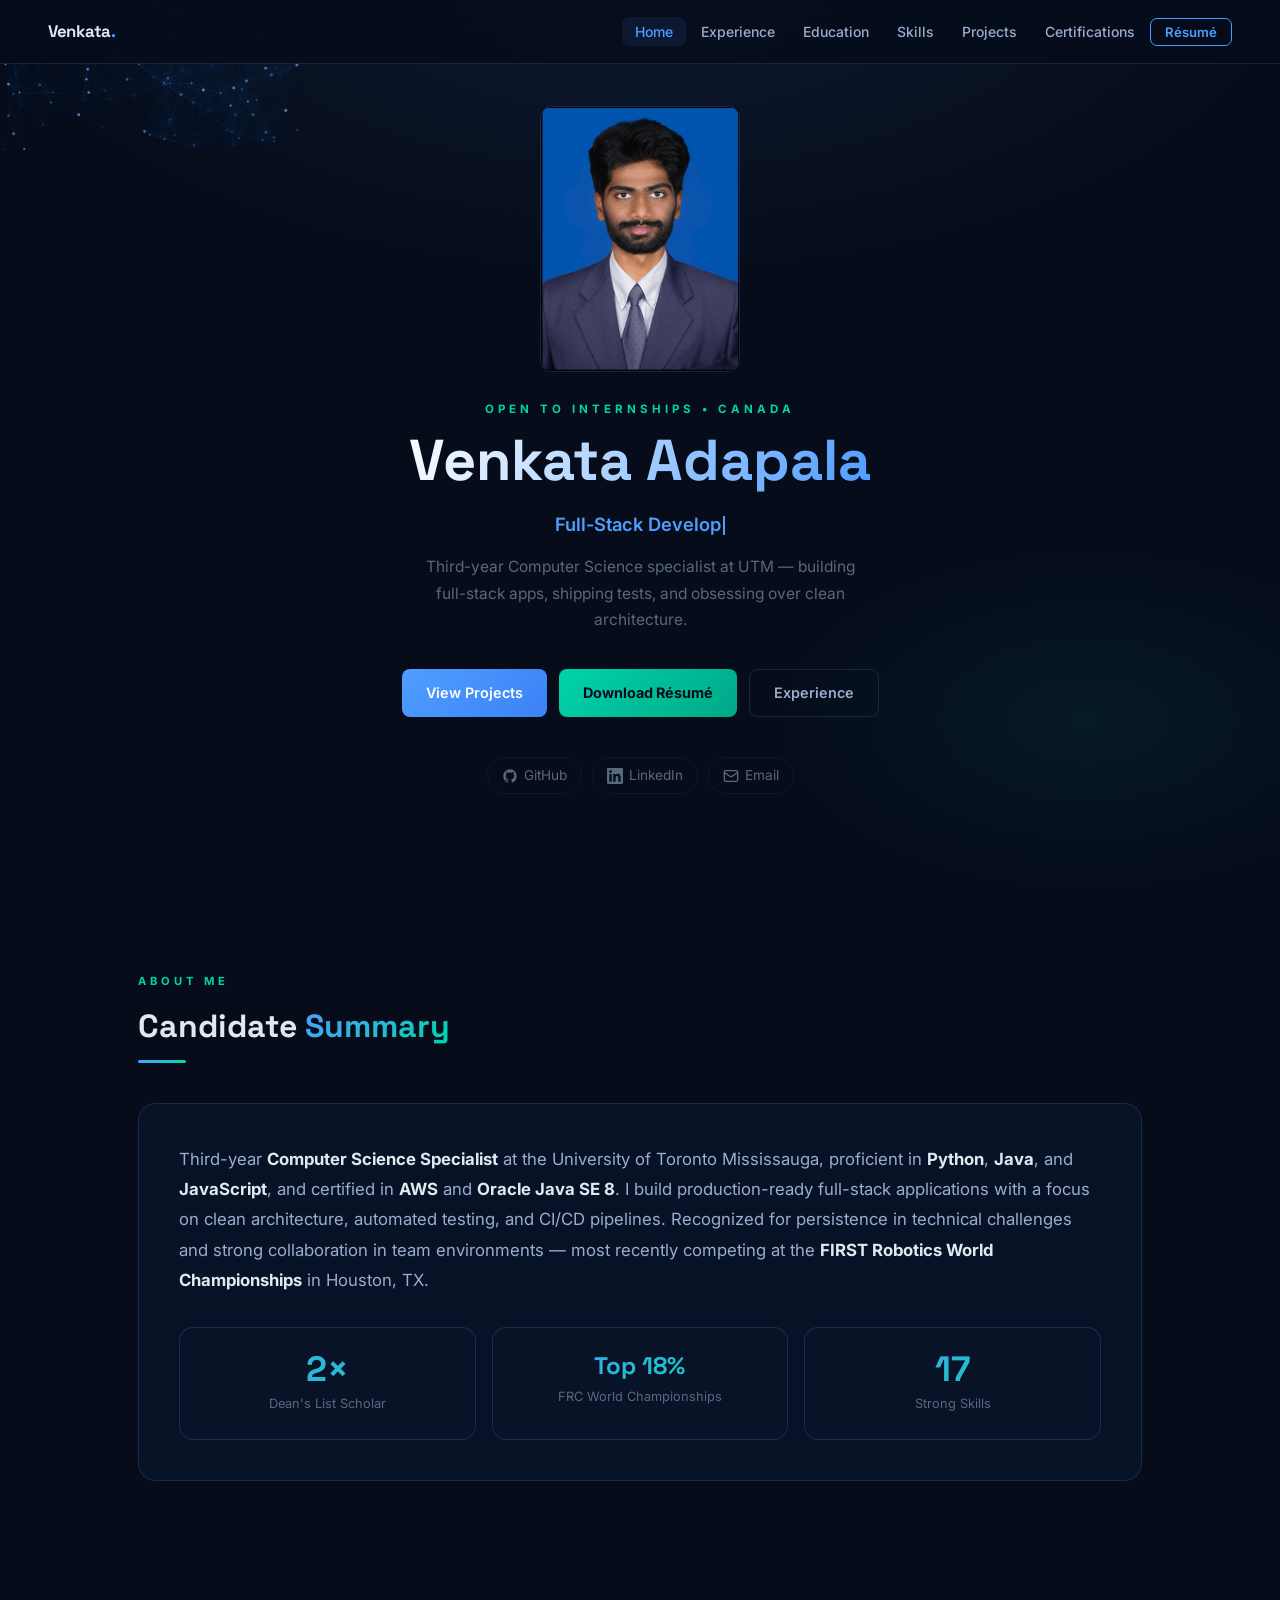
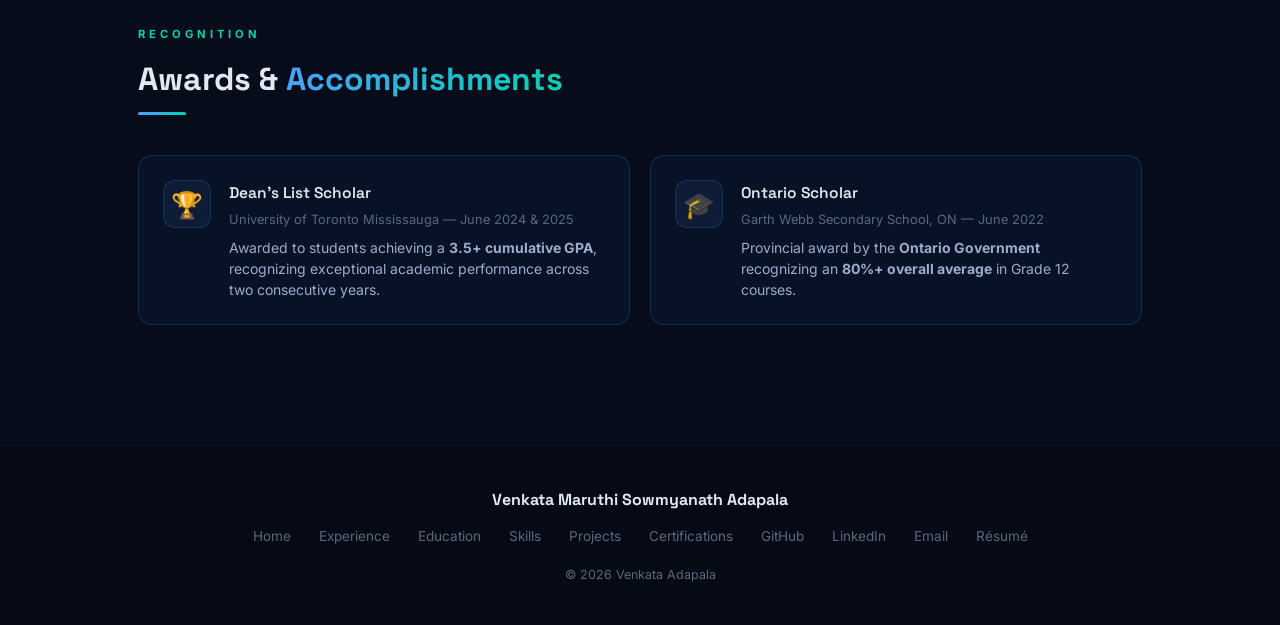
==== index.html @ 944f1731 "Redesign portfolio as multi-page dark-theme site - style.css: Complete rewrite to a dark glassmorphi" ====
<!doctype html>
<html lang="en">
  <head>
    <meta charset="utf-8" />
    <meta name="viewport" content="width=device-width, initial-scale=1" />
    <title>Venkata Adapala | Portfolio</title>
    <link rel="stylesheet" href="style.css" />
  </head>
  <body>

    <!-- ── NAVBAR ── -->
    <nav class="navbar">
      <a class="nav-logo" href="index.html">Venkata<em>.</em></a>
      <ul class="nav-links" id="navLinks">
        <li><a href="index.html" class="active">Home</a></li>
        <li><a href="experience.html">Experience</a></li>
        <li><a href="education.html">Education</a></li>
        <li><a href="skills.html">Skills</a></li>
        <li><a href="projects.html">Projects</a></li>
        <li><a href="certifications.html">Certifications</a></li>
        <li><a href="assets/Resume.pdf" class="nav-resume" target="_blank" rel="noopener">R&eacute;sum&eacute;</a></li>
      </ul>
      <button class="hamburger" id="hamburger" aria-label="Toggle navigation">
        <span></span><span></span><span></span>
      </button>
    </nav>

    <!-- ── HERO ── -->
    <section class="hero">
      <canvas id="star-canvas"></canvas>
      <div class="hero-bg"></div>

      <div class="hero-content">
        <img
          src="assets/images/Headshot.jpg"
          alt="Venkata Adapala"
          class="hero-photo"
        />

        <p class="hero-eyebrow">Open to Internships &bull; Canada</p>

        <h1 class="hero-name">Venkata Adapala</h1>

        <p class="hero-tagline">
          <span class="typed-text" id="typed"></span><span class="cursor"></span>
        </p>

        <p class="hero-desc">
          Third-year Computer Science specialist at UTM &mdash; building
          full-stack apps, shipping tests, and obsessing over clean architecture.
        </p>

        <div class="hero-actions">
          <a href="projects.html" class="btn btn-primary">View Projects</a>
          <a href="assets/Resume.pdf" target="_blank" rel="noopener" class="btn btn-teal">Download R&eacute;sum&eacute;</a>
          <a href="experience.html" class="btn btn-ghost">Experience</a>
        </div>

        <div class="hero-socials">
          <a href="https://github.com/AvianSilk" target="_blank" rel="noopener" class="social-pill">
            <svg width="16" height="16" viewBox="0 0 24 24" fill="currentColor" aria-hidden="true"><path d="M12 2C6.48 2 2 6.58 2 12.21c0 4.5 2.87 8.32 6.84 9.67.5.09.68-.22.68-.49 0-.24-.01-.87-.01-1.71-2.78.62-3.37-1.37-3.37-1.37-.45-1.17-1.1-1.48-1.1-1.48-.9-.63.07-.62.07-.62 1 .07 1.52 1.05 1.52 1.05.88 1.54 2.31 1.1 2.87.84.09-.65.35-1.1.63-1.35-2.22-.26-4.56-1.14-4.56-5.06 0-1.12.39-2.03 1.03-2.75-.1-.26-.45-1.3.1-2.71 0 0 .84-.27 2.75 1.05A9.38 9.38 0 0 1 12 6.84a9.3 9.3 0 0 1 2.5.34c1.91-1.32 2.75-1.05 2.75-1.05.55 1.41.2 2.45.1 2.71.64.72 1.03 1.63 1.03 2.75 0 3.93-2.34 4.8-4.57 5.05.36.32.68.94.68 1.9 0 1.37-.01 2.47-.01 2.81 0 .27.18.59.69.49A10.22 10.22 0 0 0 22 12.21C22 6.58 17.52 2 12 2z"/></svg>
            GitHub
          </a>
          <a href="https://www.linkedin.com/in/venkata-adapala/" target="_blank" rel="noopener" class="social-pill">
            <svg width="16" height="16" viewBox="0 0 24 24" fill="currentColor" aria-hidden="true"><path d="M20.45 20.45h-3.55v-5.57c0-1.33-.03-3.04-1.85-3.04-1.86 0-2.14 1.45-2.14 2.95v5.66H9.36V9h3.41v1.56h.05c.47-.9 1.63-1.85 3.36-1.85 3.59 0 4.26 2.36 4.26 5.43v6.31zM5.34 7.43a2.06 2.06 0 1 1 0-4.12 2.06 2.06 0 0 1 0 4.12zm1.78 13.02H3.56V9h3.56v11.45zM22.23 0H1.77C.79 0 0 .77 0 1.72v20.56C0 23.23.79 24 1.77 24h20.46c.98 0 1.77-.77 1.77-1.72V1.72C24 .77 23.21 0 22.23 0z"/></svg>
            LinkedIn
          </a>
          <a href="mailto:avmsowmyanath8@gmail.com" class="social-pill">
            <svg width="16" height="16" viewBox="0 0 24 24" fill="none" stroke="currentColor" stroke-width="2" stroke-linecap="round" stroke-linejoin="round" aria-hidden="true"><rect x="2" y="4" width="20" height="16" rx="2"/><path d="m22 7-8.97 5.7a1.94 1.94 0 0 1-2.06 0L2 7"/></svg>
            Email
          </a>
        </div>
      </div>
    </section>

    <!-- ── SUMMARY ── -->
    <section class="section reveal">
      <p class="section-eyebrow">About Me</p>
      <h2 class="section-title">Candidate <em>Summary</em></h2>
      <div class="section-rule"></div>

      <div class="summary-card glass-card">
        <p>
          Third-year <strong>Computer Science Specialist</strong> at the University of Toronto
          Mississauga, proficient in <strong>Python</strong>, <strong>Java</strong>, and
          <strong>JavaScript</strong>, and certified in <strong>AWS</strong> and
          <strong>Oracle Java SE 8</strong>. I build production-ready full-stack applications
          with a focus on clean architecture, automated testing, and CI/CD pipelines.
          Recognized for persistence in technical challenges and strong collaboration in
          team environments &mdash; most recently competing at the
          <strong>FIRST Robotics World Championships</strong> in Houston, TX.
        </p>

        <div class="stats-grid" style="margin-top:2rem">
          <div class="stat-card reveal reveal-delay-1">
            <span class="stat-number">2&times;</span>
            <span class="stat-label">Dean's List Scholar</span>
          </div>
          <div class="stat-card reveal reveal-delay-2">
            <span class="stat-number" style="font-size:1.5rem;line-height:1.3">Top 18%</span>
            <span class="stat-label">FRC World Championships</span>
          </div>
          <div class="stat-card reveal reveal-delay-2">
            <span class="stat-number">17</span>
            <span class="stat-label">Strong Skills</span>
          </div>
          <!-- <div class="stat-card reveal reveal-delay-3">
            <span class="stat-number">27</span>
            <span class="stat-label">REST Endpoints Built</span>
          </div> -->
        </div>
      </div>
    </section>

    <!-- ── AWARDS ── -->
    <section class="section reveal">
      <p class="section-eyebrow">Recognition</p>
      <h2 class="section-title">Awards &amp; <em>Accomplishments</em></h2>
      <div class="section-rule"></div>

      <div class="awards-grid">
        <div class="award-card reveal reveal-delay-1">
          <div class="award-icon">&#127942;</div>
          <div>
            <div class="award-title">Dean's List Scholar</div>
            <div class="award-meta">University of Toronto Mississauga &mdash; June 2024 &amp; 2025</div>
            <div class="award-desc">
              Awarded to students achieving a <strong>3.5+ cumulative GPA</strong>,
              recognizing exceptional academic performance across two consecutive years.
            </div>
          </div>
        </div>

        <div class="award-card reveal reveal-delay-2">
          <div class="award-icon">&#127891;</div>
          <div>
            <div class="award-title">Ontario Scholar</div>
            <div class="award-meta">Garth Webb Secondary School, ON &mdash; June 2022</div>
            <div class="award-desc">
              Provincial award by the <strong>Ontario Government</strong> recognizing
              an <strong>80%+ overall average</strong> in Grade 12 courses.
            </div>
          </div>
        </div>
      </div>
    </section>

    <!-- ── FOOTER ── -->
    <footer class="site-footer">
      <div class="footer-name">Venkata Maruthi Sowmyanath Adapala</div>
      <div class="footer-links">
        <a href="index.html">Home</a>
        <a href="experience.html">Experience</a>
        <a href="education.html">Education</a>
        <a href="skills.html">Skills</a>
        <a href="projects.html">Projects</a>
        <a href="certifications.html">Certifications</a>
        <a href="https://github.com/AvianSilk" target="_blank" rel="noopener">GitHub</a>
        <a href="https://www.linkedin.com/in/venkata-adapala/" target="_blank" rel="noopener">LinkedIn</a>
        <a href="mailto:avmsowmyanath8@gmail.com">Email</a>
        <a href="assets/Resume.pdf" target="_blank" rel="noopener">R&eacute;sum&eacute;</a>
      </div>
      <div class="footer-copy">&copy; <span id="year"></span> Venkata Adapala</div>
    </footer>

    <script src="script.js"></script>
  </body>
</html>
---- style.css ----
/* ============================================================
   Portfolio – Venkata Adapala
   Dark theme · Glassmorphism · Scroll-reveal · Multi-page
   ============================================================ */

@import url('https://fonts.googleapis.com/css2?family=Space+Grotesk:wght@400;500;600;700&family=Inter:wght@300;400;500;600&display=swap');

/* ---- Variables ---- */
:root {
  --bg:          #060c1a;
  --bg-2:        #0a1428;
  --card:        rgba(10, 20, 42, 0.85);
  --card-solid:  #0b1730;
  --accent:      #4f9eff;
  --teal:        #00d4aa;
  --purple:      #9b6dff;
  --amber:       #ffa94d;
  --text:        #e2e8f0;
  --text-dim:    #9aadcc;
  --muted:       #58687f;
  --border:      rgba(79, 158, 255, 0.18);
  --border-soft: rgba(79, 158, 255, 0.08);
  --shadow:      0 12px 40px rgba(0, 0, 0, 0.55);
  --glow-blue:   0 0 32px rgba(79, 158, 255, 0.22);
  --glow-teal:   0 0 32px rgba(0, 212, 170, 0.22);
  --font-head:   'Space Grotesk', system-ui, sans-serif;
  --font-body:   'Inter', system-ui, sans-serif;
}

/* ---- Reset ---- */
*, *::before, *::after { box-sizing: border-box; margin: 0; padding: 0; }
html { scroll-behavior: smooth; }
body {
  font-family: var(--font-body);
  background: var(--bg);
  color: var(--text);
  line-height: 1.7;
  overflow-x: hidden;
  min-height: 100vh;
}

/* ============================================================
   NAVBAR
   ============================================================ */
.navbar {
  position: fixed;
  top: 0; left: 0; right: 0;
  z-index: 1000;
  height: 64px;
  display: flex;
  align-items: center;
  justify-content: space-between;
  padding: 0 clamp(1rem, 4vw, 3rem);
  background: rgba(6, 12, 26, 0.82);
  backdrop-filter: blur(24px);
  -webkit-backdrop-filter: blur(24px);
  border-bottom: 1px solid var(--border);
}

.nav-logo {
  font-family: var(--font-head);
  font-weight: 700;
  font-size: 1.05rem;
  color: var(--text);
  text-decoration: none;
  letter-spacing: -0.3px;
  white-space: nowrap;
}
.nav-logo em { font-style: normal; color: var(--accent); }

.nav-links {
  display: flex;
  align-items: center;
  gap: 2px;
  list-style: none;
}
.nav-links a {
  color: var(--text-dim);
  text-decoration: none;
  font-size: 0.875rem;
  font-weight: 500;
  padding: 6px 13px;
  border-radius: 7px;
  transition: color 0.2s, background 0.2s;
}
.nav-links a:hover,
.nav-links a.active { color: var(--accent); background: rgba(79,158,255,0.09); }

.nav-resume {
  border: 1px solid var(--accent);
  color: var(--accent) !important;
  background: transparent !important;
  padding: 5px 14px !important;
  border-radius: 7px;
  font-weight: 600 !important;
  font-size: 0.82rem !important;
  transition: background 0.2s, color 0.2s !important;
}
.nav-resume:hover { background: var(--accent) !important; color: var(--bg) !important; }

.hamburger {
  display: none;
  flex-direction: column;
  justify-content: center;
  gap: 5px;
  cursor: pointer;
  background: none;
  border: none;
  padding: 4px;
}
.hamburger span {
  display: block;
  width: 22px;
  height: 2px;
  background: var(--text);
  border-radius: 2px;
  transition: transform 0.3s, opacity 0.3s;
}

/* ============================================================
   HERO
   ============================================================ */
.hero {
  position: relative;
  min-height: 100vh;
  display: flex;
  align-items: center;
  justify-content: center;
  padding: 80px 2rem 5rem;
  overflow: hidden;
}

#star-canvas {
  position: absolute;
  inset: 0;
  z-index: 0;
  pointer-events: none;
}

.hero-bg {
  position: absolute;
  inset: 0;
  background:
    radial-gradient(ellipse 80% 55% at 50% -5%, rgba(79,158,255,0.1) 0%, transparent 65%),
    radial-gradient(ellipse 45% 35% at 85% 80%, rgba(0,212,170,0.07) 0%, transparent 55%);
  z-index: 0;
}

.hero-content {
  position: relative;
  z-index: 2;
  text-align: center;
  max-width: 740px;
}

/* Hero photo */
.hero-photo {
  display: block;
  width: 200px;
  border-radius: 12px;
  margin: 0 auto 1.75rem;
  object-fit: cover;
  border: 1px solid var(--border);
}

/* Text */
.hero-eyebrow {
  font-size: 0.72rem;
  letter-spacing: 4px;
  text-transform: uppercase;
  color: var(--teal);
  font-weight: 700;
  margin-bottom: 0.6rem;
}

.hero-name {
  font-family: var(--font-head);
  font-size: clamp(2rem, 6vw, 3.6rem);
  font-weight: 700;
  line-height: 1.1;
  margin-bottom: 1rem;
  background: linear-gradient(120deg, #fff 0%, var(--accent) 50%, var(--teal) 100%);
  background-size: 200% 100%;
  -webkit-background-clip: text;
  background-clip: text;
  -webkit-text-fill-color: transparent;
  animation: shimmer 5s ease-in-out infinite;
}
@keyframes shimmer { 0%,100%{ background-position:0% 50%; } 50%{ background-position:100% 50%; } }

.hero-tagline {
  font-size: 1.15rem;
  color: var(--text-dim);
  margin-bottom: 0.4rem;
  min-height: 1.9rem;
}
.hero-tagline .typed-text { color: var(--accent); font-weight: 600; }
.cursor {
  display: inline-block;
  width: 2px;
  height: 1em;
  background: var(--accent);
  vertical-align: middle;
  margin-left: 2px;
  animation: blink 1s step-end infinite;
}
@keyframes blink { 50%{ opacity:0; } }

.hero-desc {
  font-size: 0.97rem;
  color: var(--muted);
  margin: 0.9rem auto 2.2rem;
  max-width: 460px;
}

.hero-actions {
  display: flex;
  gap: 12px;
  justify-content: center;
  flex-wrap: wrap;
  margin-bottom: 2.5rem;
}

.hero-socials {
  display: flex;
  gap: 10px;
  justify-content: center;
  flex-wrap: wrap;
}
.social-pill {
  display: inline-flex;
  align-items: center;
  gap: 6px;
  color: var(--muted);
  text-decoration: none;
  font-size: 0.85rem;
  padding: 6px 14px;
  border: 1px solid var(--border-soft);
  border-radius: 20px;
  transition: color 0.2s, border-color 0.2s, background 0.2s;
}
.social-pill:hover {
  color: var(--accent);
  border-color: var(--border);
  background: rgba(79,158,255,0.06);
}

/* ============================================================
   BUTTONS
   ============================================================ */
.btn {
  display: inline-flex;
  align-items: center;
  gap: 7px;
  padding: 11px 24px;
  border-radius: 8px;
  font-weight: 600;
  font-size: 0.9rem;
  text-decoration: none;
  border: none;
  cursor: pointer;
  transition: transform 0.2s, box-shadow 0.2s;
}
.btn:hover { transform: translateY(-2px); }

.btn-primary {
  background: linear-gradient(135deg, var(--accent) 0%, #3b82f6 100%);
  color: #fff;
}
.btn-primary:hover { box-shadow: 0 8px 28px rgba(79,158,255,0.4); }

.btn-teal {
  background: linear-gradient(135deg, var(--teal) 0%, #00a888 100%);
  color: #040c1a;
  font-weight: 700;
}
.btn-teal:hover { box-shadow: 0 8px 28px rgba(0,212,170,0.38); }

.btn-ghost {
  background: transparent;
  border: 1px solid var(--border);
  color: var(--text-dim);
}
.btn-ghost:hover { border-color: var(--accent); color: var(--accent); }

.link-btn,
.cert-verify-btn {
  display: inline-flex;
  align-items: center;
  gap: 6px;
  font-size: 0.78rem;
  font-weight: 600;
  padding: 7px 14px;
  border-radius: 20px;
  text-decoration: none;
  background: rgba(79, 158, 255, 0.1);
  border: 1px solid rgba(79, 158, 255, 0.25);
  color: var(--accent);
  transition: background 0.2s, border-color 0.2s;
  text-align: center;
}
.link-btn:hover,
.cert-verify-btn:hover {
  background: rgba(79, 158, 255, 0.2);
  border-color: var(--accent);
}

/* ============================================================
   PAGE WRAPPER (non-hero pages)
   ============================================================ */
.page-wrapper { padding-top: 64px; }

.page-hero {
  padding: 5rem clamp(1rem,4vw,3rem) 3rem;
  max-width: 1100px;
  margin: 0 auto;
  border-bottom: 1px solid var(--border-soft);
}
.page-hero-eyebrow {
  font-size: 0.72rem;
  letter-spacing: 4px;
  text-transform: uppercase;
  color: var(--teal);
  font-weight: 700;
  margin-bottom: 0.6rem;
}
.page-hero-title {
  font-family: var(--font-head);
  font-size: clamp(2rem, 5vw, 3rem);
  font-weight: 700;
  color: var(--text);
  line-height: 1.15;
}
.page-hero-title em {
  font-style: normal;
  background: linear-gradient(135deg, var(--accent), var(--teal));
  -webkit-background-clip: text;
  background-clip: text;
  -webkit-text-fill-color: transparent;
}
.page-hero-sub {
  font-size: 1rem;
  color: var(--muted);
  margin-top: 0.6rem;
  max-width: 600px;
}

/* ============================================================
   SECTION
   ============================================================ */
.section {
  padding: 4.5rem clamp(1rem,4vw,3rem);
  max-width: 1100px;
  margin: 0 auto;
}

.section-eyebrow {
  font-size: 0.7rem;
  letter-spacing: 4px;
  text-transform: uppercase;
  color: var(--teal);
  font-weight: 700;
  margin-bottom: 0.5rem;
}
.section-title {
  font-family: var(--font-head);
  font-size: clamp(1.5rem,3.5vw,2rem);
  font-weight: 700;
  color: var(--text);
  margin-bottom: 0.4rem;
}
.section-title em {
  font-style: normal;
  background: linear-gradient(135deg, var(--accent), var(--teal));
  -webkit-background-clip: text;
  background-clip: text;
  -webkit-text-fill-color: transparent;
}
.section-rule {
  width: 48px;
  height: 3px;
  background: linear-gradient(90deg, var(--accent), var(--teal));
  border-radius: 3px;
  margin-bottom: 2.5rem;
}

/* ============================================================
   GLASS CARD (generic)
   ============================================================ */
.glass-card {
  background: var(--card);
  border: 1px solid var(--border);
  border-radius: 16px;
  padding: 2rem;
  backdrop-filter: blur(12px);
  -webkit-backdrop-filter: blur(12px);
  transition: border-color 0.3s, box-shadow 0.3s, transform 0.3s;
}
.glass-card:hover {
  border-color: rgba(79,158,255,0.38);
  box-shadow: var(--glow-blue), var(--shadow);
  transform: translateY(-4px);
}

/* ============================================================
   SCROLL REVEAL
   ============================================================ */
.reveal {
  opacity: 0;
  transform: translateY(22px);
  transition: opacity 0.6s ease, transform 0.6s ease;
}
.reveal.visible { opacity: 1; transform: none; }
.reveal-delay-1 { transition-delay: 0.1s; }
.reveal-delay-2 { transition-delay: 0.2s; }
.reveal-delay-3 { transition-delay: 0.3s; }

/* ============================================================
   HOME – SUMMARY
   ============================================================ */
.summary-card {
  background: var(--card);
  border: 1px solid var(--border);
  border-radius: 18px;
  padding: 2.5rem;
  backdrop-filter: blur(12px);
}
.summary-card p {
  font-size: 1.05rem;
  color: var(--text-dim);
  line-height: 1.8;
}
.summary-card p strong { color: var(--text); }

/* Stats row */
.stats-grid {
  display: grid;
  grid-template-columns: repeat(3, 1fr);
  gap: 1rem;
  margin-top: 2rem;
}
.stat-card {
  background: var(--card);
  border: 1px solid var(--border);
  border-radius: 14px;
  padding: 1.4rem 1rem;
  text-align: center;
  transition: transform 0.3s, border-color 0.3s;
}
.stat-card:hover { transform: translateY(-3px); border-color: rgba(79,158,255,0.35); }
.stat-number {
  font-family: var(--font-head);
  font-size: 2.2rem;
  font-weight: 700;
  background: linear-gradient(135deg, var(--accent), var(--teal));
  -webkit-background-clip: text;
  background-clip: text;
  -webkit-text-fill-color: transparent;
  display: block;
  line-height: 1.1;
}
.stat-label { font-size: 0.8rem; color: var(--muted); margin-top: 5px; line-height: 1.3; }

/* ============================================================
   HOME – AWARDS
   ============================================================ */
.awards-grid {
  display: grid;
  grid-template-columns: 1fr 1fr;
  gap: 1.25rem;
}
.award-card {
  background: var(--card);
  border: 1px solid var(--border);
  border-radius: 14px;
  padding: 1.5rem;
  display: flex;
  gap: 1.1rem;
  align-items: flex-start;
  transition: border-color 0.3s, transform 0.3s;
}
.award-card:hover { border-color: rgba(79,158,255,0.35); transform: translateY(-3px); }
.award-icon {
  font-size: 1.6rem;
  width: 48px;
  height: 48px;
  flex-shrink: 0;
  display: flex;
  align-items: center;
  justify-content: center;
  background: rgba(79,158,255,0.08);
  border: 1px solid var(--border);
  border-radius: 12px;
}
.award-title {
  font-family: var(--font-head);
  font-size: 0.97rem;
  font-weight: 600;
  color: var(--text);
}
.award-meta { font-size: 0.8rem; color: var(--muted); margin-top: 2px; }
.award-desc { font-size: 0.875rem; color: var(--text-dim); margin-top: 6px; line-height: 1.5; }

/* ============================================================
   PROJECTS PAGE
   ============================================================ */
.project-card {
  background: var(--card);
  border: 1px solid var(--border);
  border-radius: 20px;
  overflow: hidden;
  margin-bottom: 2.5rem;
  backdrop-filter: blur(10px);
  transition: border-color 0.3s, box-shadow 0.3s;
}
.project-card:hover {
  border-color: rgba(79,158,255,0.4);
  box-shadow: var(--shadow), var(--glow-blue);
}

.project-header {
  padding: 2rem 2rem 1.5rem;
  border-bottom: 1px solid var(--border-soft);
  position: relative;
}
.project-header::before {
  content: '';
  position: absolute;
  top: 0; left: 0; right: 0;
  height: 3px;
  background: linear-gradient(90deg, var(--accent), var(--teal));
}
.project-header.purple-top::before {
  background: linear-gradient(90deg, var(--purple), var(--accent));
}

.project-type {
  font-size: 0.7rem;
  letter-spacing: 3px;
  text-transform: uppercase;
  color: var(--teal);
  font-weight: 700;
  margin-bottom: 0.5rem;
}
.project-title-row {
  display: flex;
  align-items: center;
  gap: 14px;
  flex-wrap: wrap;
  margin-bottom: 0.3rem;
}
.project-logo {
  height: 40px;
  width: auto;
  object-fit: contain;
  border-radius: 8px;
}
.project-title {
  font-family: var(--font-head);
  font-size: 1.65rem;
  font-weight: 700;
  color: var(--text);
}
.project-title a { color: inherit; text-decoration: none; transition: color 0.2s; }
.project-title a:hover { color: var(--accent); }
.project-date { font-size: 0.83rem; color: var(--muted); }

.project-body { padding: 1.75rem 2rem 0; }
.project-desc {
  font-size: 0.95rem;
  color: var(--text-dim);
  line-height: 1.75;
  margin-bottom: 1.5rem;
}

/* Tech tags */
.tech-stack { display: flex; flex-wrap: wrap; gap: 8px; margin-bottom: 1.5rem; }
.tag {
  font-size: 0.76rem;
  font-weight: 600;
  padding: 4px 11px;
  border-radius: 20px;
  letter-spacing: 0.2px;
  text-decoration: none;
}
a.tag:hover { opacity: 0.8; }
.tag-blue   { background:rgba(79,158,255,0.12); color:var(--accent);  border:1px solid rgba(79,158,255,0.25); }
.tag-teal   { background:rgba(0,212,170,0.1);   color:var(--teal);   border:1px solid rgba(0,212,170,0.22); }
.tag-purple { background:rgba(155,109,255,0.1); color:var(--purple); border:1px solid rgba(155,109,255,0.22); }
.tag-amber  { background:rgba(255,169,77,0.1);  color:var(--amber);  border:1px solid rgba(255,169,77,0.22); }
.tag-gray   { background:rgba(90,105,125,0.14); color:var(--text-dim);border:1px solid rgba(90,105,125,0.2); }

/* Feature list */
.features-heading {
  font-family: var(--font-head);
  font-size: 0.82rem;
  font-weight: 700;
  letter-spacing: 2px;
  text-transform: uppercase;
  color: var(--accent);
  margin-bottom: 0.85rem;
}
.feature-list { list-style: none; display: grid; gap: 0.65rem; margin-bottom: 1.5rem; }
.feature-list li {
  display: flex;
  gap: 9px;
  align-items: flex-start;
  font-size: 0.9rem;
  color: var(--text-dim);
  line-height: 1.55;
}
.feature-list li::before { content:'▸'; color:var(--teal); flex-shrink:0; margin-top:2px; }
.feature-list li strong { color: var(--text); }

/* Project metrics bar */
.metrics-row {
  display: flex;
  flex-wrap: wrap;
  gap: 0.75rem;
  margin-bottom: 1.5rem;
}
.metric-chip {
  display: inline-flex;
  align-items: center;
  gap: 6px;
  font-size: 0.8rem;
  font-weight: 600;
  padding: 5px 13px;
  border-radius: 20px;
  background: rgba(0,212,170,0.08);
  border: 1px solid rgba(0,212,170,0.18);
  color: var(--teal);
}

.project-footer {
  padding: 1.25rem 2rem;
  border-top: 1px solid var(--border-soft);
  display: flex;
  gap: 1rem;
  align-items: center;
  flex-wrap: wrap;
}

/* two-col features on large screens */
.features-2col { columns: 2; column-gap: 2rem; }
.features-2col li { break-inside: avoid; }

/* ============================================================
   CERTIFICATIONS
   ============================================================ */
.cert-grid {
  display: grid;
  grid-template-columns: 1fr 1fr;
  gap: 1.5rem;
}
.cert-card {
  background: var(--card);
  border: 1px solid var(--border);
  border-radius: 16px;
  padding: 1.75rem;
  position: relative;
  overflow: hidden;
  backdrop-filter: blur(10px);
  transition: border-color 0.3s, box-shadow 0.3s, transform 0.3s;
}
.cert-card::after {
  content: '';
  position: absolute;
  bottom: 0; left: 0; right: 0;
  height: 3px;
  background: linear-gradient(90deg, var(--accent), var(--purple));
}
.cert-card:hover {
  border-color: rgba(79,158,255,0.38);
  box-shadow: var(--shadow), var(--glow-blue);
  transform: translateY(-4px);
}
.cert-issuer {
  font-size: 0.7rem;
  letter-spacing: 3px;
  text-transform: uppercase;
  color: var(--accent);
  font-weight: 700;
  margin-bottom: 0.5rem;
}
.cert-title {
  font-family: var(--font-head);
  font-size: 1.05rem;
  font-weight: 700;
  color: var(--text);
  margin-bottom: 0.4rem;
  line-height: 1.3;
}
.cert-title a { color: inherit; text-decoration: none; }
.cert-title a:hover { color: var(--accent); }
.cert-date { font-size: 0.8rem; color: var(--muted); margin-bottom: 0.9rem; }
.cert-desc { font-size: 0.875rem; color: var(--text-dim); line-height: 1.6; }

/* ============================================================
   EXPERIENCE TIMELINE
   ============================================================ */
.timeline {
  position: relative;
  padding-left: 2.25rem;
}
.timeline::before {
  content: '';
  position: absolute;
  left: 0; top: 6px; bottom: 0;
  width: 2px;
  background: linear-gradient(180deg, var(--accent), var(--teal) 70%, transparent);
}
.timeline-item { position: relative; margin-bottom: 2.75rem; }
.timeline-dot {
  position: absolute;
  left: -2.55rem;
  top: 5px;
  width: 14px;
  height: 14px;
  border-radius: 50%;
  background: var(--accent);
  border: 2.5px solid var(--bg);
  box-shadow: 0 0 0 3px rgba(79,158,255,0.28);
}
.timeline-date {
  font-size: 0.76rem;
  color: var(--teal);
  font-weight: 700;
  letter-spacing: 1px;
  text-transform: uppercase;
  margin-bottom: 0.35rem;
}
.timeline-title {
  font-family: var(--font-head);
  font-size: 1.15rem;
  font-weight: 700;
  color: var(--text);
  margin-bottom: 0.2rem;
}
.timeline-sub { font-size: 0.875rem; color: var(--muted); margin-bottom: 0.8rem; }
.timeline-sub a { color: var(--accent); text-decoration: none; }
.timeline-sub a:hover { text-decoration: underline; }

.timeline-content {
  background: var(--card);
  border: 1px solid var(--border);
  border-radius: 14px;
  padding: 1.35rem 1.5rem;
  backdrop-filter: blur(8px);
}
.timeline-list { list-style: none; display: grid; gap: 0.6rem; }
.timeline-list li {
  display: flex;
  gap: 9px;
  align-items: flex-start;
  font-size: 0.9rem;
  color: var(--text-dim);
  line-height: 1.55;
}
.timeline-list li::before { content:'▸'; color:var(--accent); flex-shrink:0; margin-top:2px; }
.timeline-list li strong { color: var(--text); }
.timeline-badge {
  display: inline-flex;
  align-items: center;
  gap: 5px;
  font-size: 0.76rem;
  font-weight: 700;
  padding: 3px 10px;
  border-radius: 20px;
  background: rgba(255,169,77,0.1);
  border: 1px solid rgba(255,169,77,0.22);
  color: var(--amber);
  margin-top: 0.75rem;
}

/* ============================================================
   EDUCATION
   ============================================================ */
.edu-card {
  background: var(--card);
  border: 1px solid var(--border);
  border-radius: 16px;
  padding: 2rem 2rem 2rem 2.5rem;
  position: relative;
  overflow: hidden;
  backdrop-filter: blur(10px);
  transition: border-color 0.3s, transform 0.3s;
}
.edu-card:hover { border-color: rgba(79,158,255,0.35); transform: translateY(-3px); }
.edu-card::before {
  content: '';
  position: absolute;
  top: 0; left: 0;
  width: 4px; height: 100%;
  background: linear-gradient(180deg, var(--accent), var(--teal));
  border-radius: 16px 0 0 16px;
}
.edu-degree {
  font-family: var(--font-head);
  font-size: 1.2rem;
  font-weight: 700;
  color: var(--text);
  margin-bottom: 0.25rem;
}
.edu-school { font-size: 0.9rem; color: var(--accent); font-weight: 500; margin-bottom: 0.2rem; }
.edu-dates  { font-size: 0.82rem; color: var(--muted); margin-bottom: 1.1rem; }
.edu-details { display: grid; gap: 0.6rem; }
.edu-detail {
  font-size: 0.875rem;
  color: var(--text-dim);
  display: flex;
  gap: 8px;
  align-items: flex-start;
  line-height: 1.55;
}
.edu-detail::before { content:'▸'; color:var(--teal); flex-shrink:0; margin-top:2px; }
.edu-detail strong { color: var(--text); }

/* ============================================================
   SKILLS PAGE
   ============================================================ */
.skills-grid {
  display: grid;
  grid-template-columns: 1fr 1fr;
  gap: 1.5rem;
}

.skill-group {
  background: var(--card);
  border: 1px solid var(--border);
  border-radius: 16px;
  padding: 1.75rem;
  backdrop-filter: blur(10px);
  transition: border-color 0.3s;
}
.skill-group:hover { border-color: rgba(79,158,255,0.3); }

.skill-group-header {
  display: flex;
  align-items: center;
  gap: 10px;
  margin-bottom: 1.25rem;
}
.skill-group-icon {
  font-size: 1.2rem;
  width: 38px;
  height: 38px;
  display: flex;
  align-items: center;
  justify-content: center;
  background: rgba(79,158,255,0.08);
  border: 1px solid var(--border);
  border-radius: 10px;
  flex-shrink: 0;
}
.skill-group-name {
  font-family: var(--font-head);
  font-size: 0.95rem;
  font-weight: 600;
  color: var(--text);
}

.skill-tags { display: flex; flex-wrap: wrap; gap: 9px; }
.skill-tag {
  font-size: 0.8rem;
  font-weight: 500;
  padding: 6px 14px;
  border-radius: 20px;
  background: rgba(79,158,255,0.07);
  border: 1px solid rgba(79,158,255,0.14);
  color: var(--text-dim);
  cursor: default;
  transition: background 0.2s, color 0.2s, border-color 0.2s, transform 0.2s;
}
.skill-tag:hover {
  background: rgba(79,158,255,0.15);
  color: var(--text);
  border-color: rgba(79,158,255,0.4);
  transform: translateY(-2px);
}
.skill-tag.star {
  background: rgba(0,212,170,0.08);
  border-color: rgba(0,212,170,0.2);
  color: var(--teal);
}
.skill-tag.star:hover {
  background: rgba(0,212,170,0.18);
  border-color: rgba(0,212,170,0.45);
}

/* proficiency legend strip */
.skills-legend {
  display: flex;
  gap: 1.5rem;
  align-items: center;
  margin-bottom: 2rem;
  flex-wrap: wrap;
}
.legend-item { display: flex; align-items: center; gap: 7px; font-size: 0.83rem; color: var(--muted); }
.legend-dot {
  width: 10px; height: 10px;
  border-radius: 50%;
}
.legend-dot.primary { background: var(--teal); }
.legend-dot.normal  { background: var(--accent); }

/* ============================================================
   FOOTER
   ============================================================ */
.site-footer {
  border-top: 1px solid var(--border-soft);
  padding: 2.5rem clamp(1rem,4vw,3rem);
  text-align: center;
  margin-top: 3rem;
  background: rgba(0,0,0,0.18);
}
.footer-name {
  font-family: var(--font-head);
  font-size: 1rem;
  font-weight: 700;
  color: var(--text);
  margin-bottom: 0.75rem;
}
.footer-links {
  display: flex;
  gap: 1.75rem;
  justify-content: center;
  flex-wrap: wrap;
  margin-bottom: 1rem;
}
.footer-links a {
  color: var(--muted);
  text-decoration: none;
  font-size: 0.85rem;
  transition: color 0.2s;
}
.footer-links a:hover { color: var(--accent); }
.footer-copy { font-size: 0.78rem; color: var(--muted); }

/* ============================================================
   MISC UTILITIES
   ============================================================ */
a { color: var(--accent); }
code {
  font-size: 0.87em;
  background: rgba(79,158,255,0.1);
  padding: 2px 6px;
  border-radius: 4px;
  color: var(--teal);
}

/* ============================================================
   RESPONSIVE
   ============================================================ */
@media (max-width: 900px) {
  .stats-grid      { grid-template-columns: repeat(2,1fr); }
  .skills-grid     { grid-template-columns: 1fr; }
  .features-2col   { columns: 1; }
}

@media (max-width: 700px) {
  .nav-links { display: none; }
  .hamburger { display: flex; }
  .nav-links.open {
    display: flex;
    flex-direction: column;
    position: fixed;
    top: 64px; left: 0; right: 0;
    background: rgba(6,12,26,0.97);
    backdrop-filter: blur(24px);
    -webkit-backdrop-filter: blur(24px);
    padding: 1.5rem;
    gap: 4px;
    border-bottom: 1px solid var(--border);
    z-index: 999;
  }
  .awards-grid  { grid-template-columns: 1fr; }
  .cert-grid    { grid-template-columns: 1fr; }
  .hero-name    { font-size: 2.2rem; }
  .hero-actions { gap: 10px; }
  .project-header, .project-body { padding-left: 1.25rem; padding-right: 1.25rem; }
  .project-footer { padding: 1rem 1.25rem; }
  .timeline { padding-left: 1.75rem; }
  .timeline-dot { left: -2rem; }
}

@media (max-width: 480px) {
  .stats-grid { grid-template-columns: 1fr 1fr; }
  .btn { padding: 10px 18px; font-size: 0.85rem; }
}
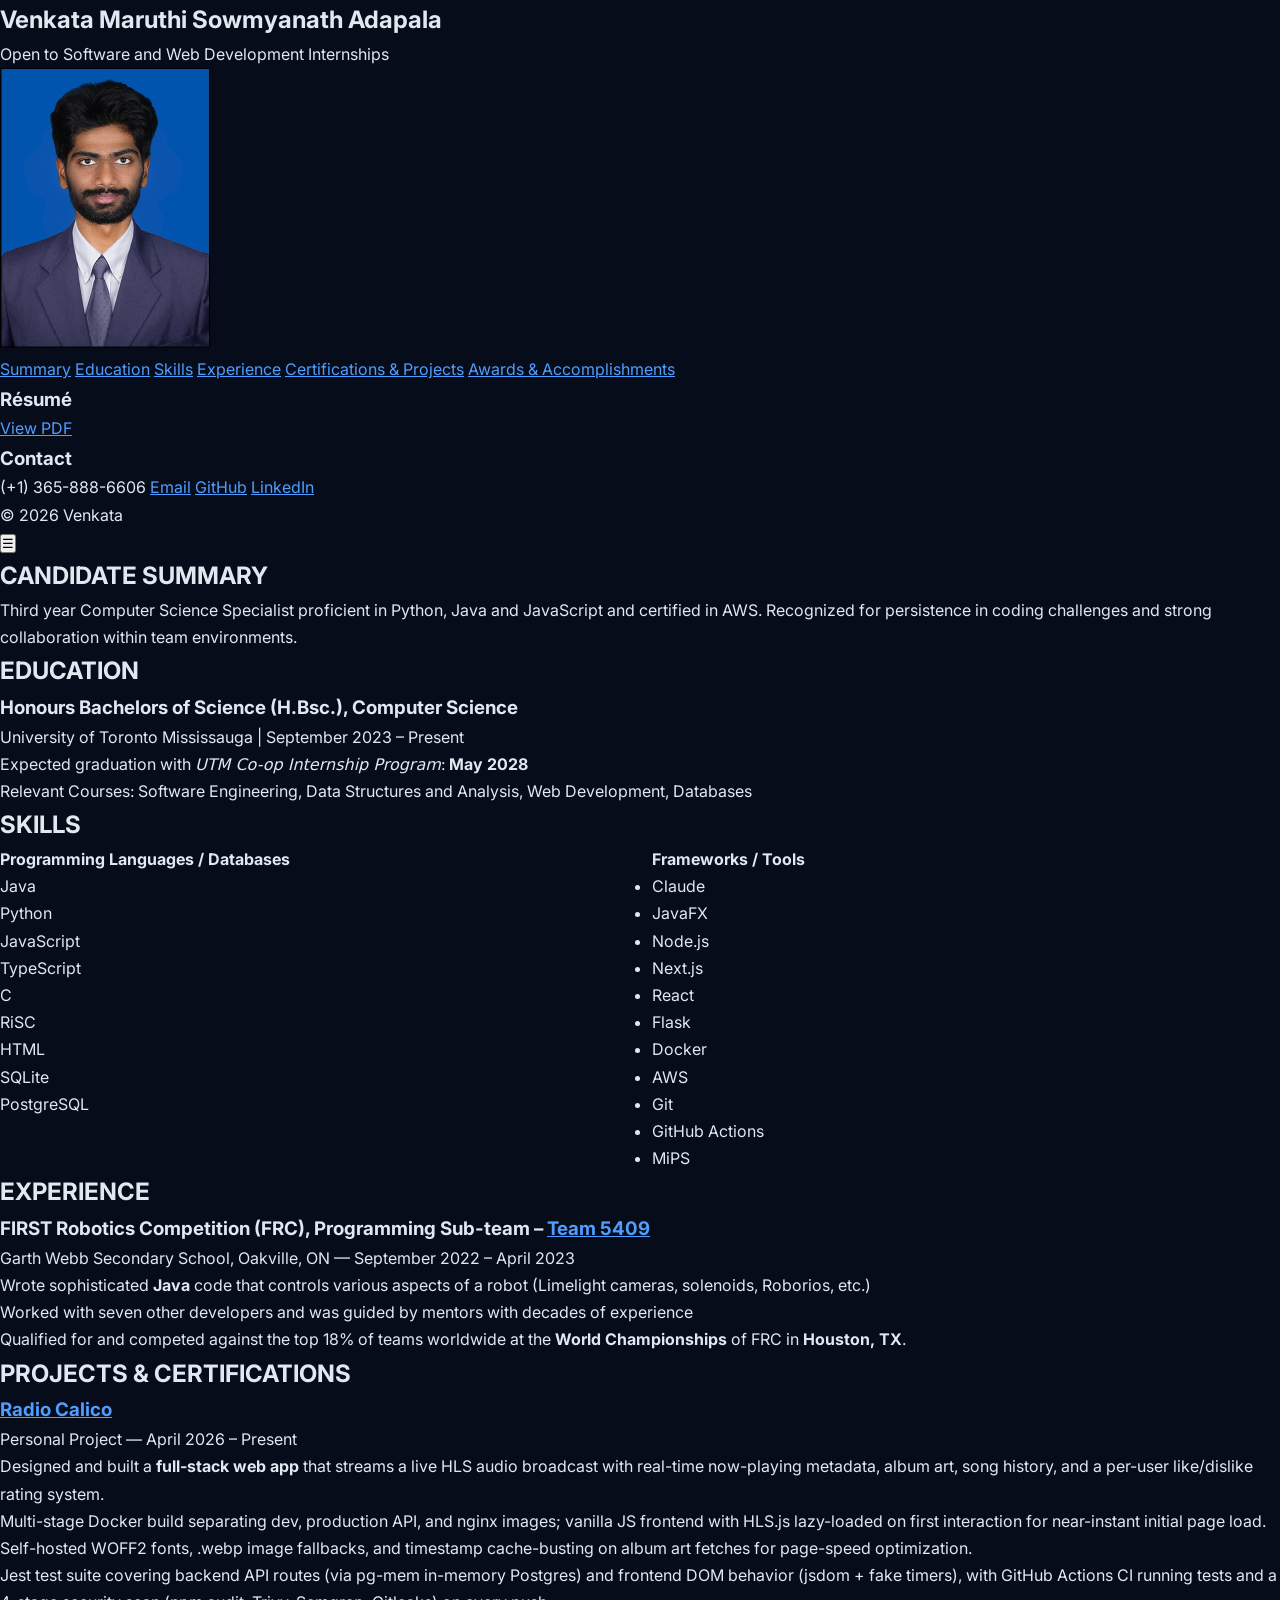
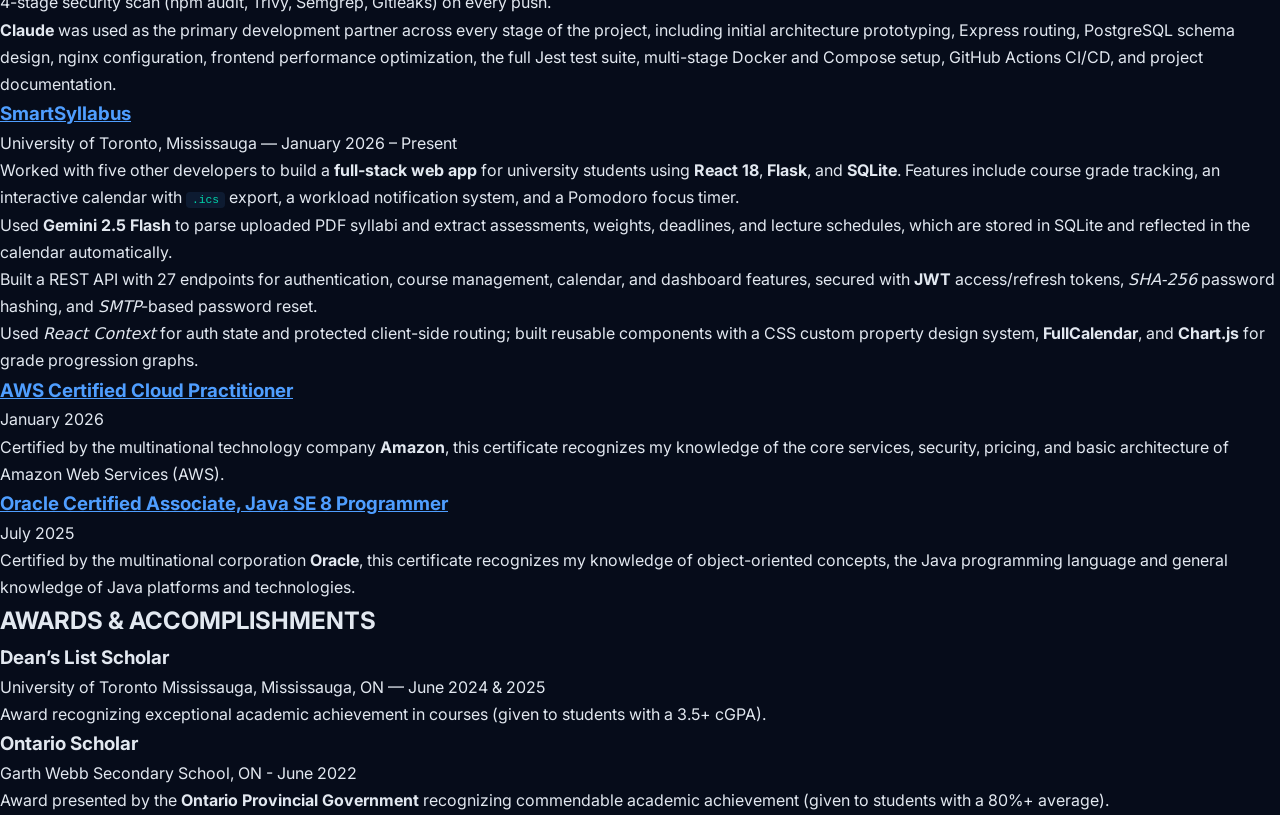
==== commit caaf1663: "Updated improved Resume" ====
--- a/index.html
+++ b/index.html
@@ -3,165 +3,312 @@
   <head>
     <meta charset="utf-8" />
     <meta name="viewport" content="width=device-width, initial-scale=1" />
-    <title>Venkata Adapala | Portfolio</title>
+    <title>Venkata Maruthi Sowmyanath Adapala | Portfolio</title>
     <link rel="stylesheet" href="style.css" />
   </head>
+
   <body>
-
-    <!-- ── NAVBAR ── -->
-    <nav class="navbar">
-      <a class="nav-logo" href="index.html">Venkata<em>.</em></a>
-      <ul class="nav-links" id="navLinks">
-        <li><a href="index.html" class="active">Home</a></li>
-        <li><a href="experience.html">Experience</a></li>
-        <li><a href="education.html">Education</a></li>
-        <li><a href="skills.html">Skills</a></li>
-        <li><a href="projects.html">Projects</a></li>
-        <li><a href="certifications.html">Certifications</a></li>
-        <li><a href="assets/Resume.pdf" class="nav-resume" target="_blank" rel="noopener">R&eacute;sum&eacute;</a></li>
-      </ul>
-      <button class="hamburger" id="hamburger" aria-label="Toggle navigation">
-        <span></span><span></span><span></span>
-      </button>
-    </nav>
-
-    <!-- ── HERO ── -->
-    <section class="hero">
-      <canvas id="star-canvas"></canvas>
-      <div class="hero-bg"></div>
-
-      <div class="hero-content">
-        <img
-          src="assets/images/Headshot.jpg"
-          alt="Venkata Adapala"
-          class="hero-photo"
-        />
-
-        <p class="hero-eyebrow">Open to Internships &bull; Canada</p>
-
-        <h1 class="hero-name">Venkata Adapala</h1>
-
-        <p class="hero-tagline">
-          <span class="typed-text" id="typed"></span><span class="cursor"></span>
-        </p>
-
-        <p class="hero-desc">
-          Third-year Computer Science specialist at UTM &mdash; building
-          full-stack apps, shipping tests, and obsessing over clean architecture.
-        </p>
-
-        <div class="hero-actions">
-          <a href="projects.html" class="btn btn-primary">View Projects</a>
-          <a href="assets/Resume.pdf" target="_blank" rel="noopener" class="btn btn-teal">Download R&eacute;sum&eacute;</a>
-          <a href="experience.html" class="btn btn-ghost">Experience</a>
+    <div class="container">
+      <aside class="sidebar">
+        <div class="profile">
+          <h1 class="name">Venkata Maruthi Sowmyanath Adapala</h1>
+          <p class="role">Open to Software and Web Development Internships</p>
+          <img
+            src="assets/images/Headshot.jpg"
+            width="210"
+            alt="My profile photo"
+          />
         </div>
 
-        <div class="hero-socials">
-          <a href="https://github.com/AvianSilk" target="_blank" rel="noopener" class="social-pill">
-            <svg width="16" height="16" viewBox="0 0 24 24" fill="currentColor" aria-hidden="true"><path d="M12 2C6.48 2 2 6.58 2 12.21c0 4.5 2.87 8.32 6.84 9.67.5.09.68-.22.68-.49 0-.24-.01-.87-.01-1.71-2.78.62-3.37-1.37-3.37-1.37-.45-1.17-1.1-1.48-1.1-1.48-.9-.63.07-.62.07-.62 1 .07 1.52 1.05 1.52 1.05.88 1.54 2.31 1.1 2.87.84.09-.65.35-1.1.63-1.35-2.22-.26-4.56-1.14-4.56-5.06 0-1.12.39-2.03 1.03-2.75-.1-.26-.45-1.3.1-2.71 0 0 .84-.27 2.75 1.05A9.38 9.38 0 0 1 12 6.84a9.3 9.3 0 0 1 2.5.34c1.91-1.32 2.75-1.05 2.75-1.05.55 1.41.2 2.45.1 2.71.64.72 1.03 1.63 1.03 2.75 0 3.93-2.34 4.8-4.57 5.05.36.32.68.94.68 1.9 0 1.37-.01 2.47-.01 2.81 0 .27.18.59.69.49A10.22 10.22 0 0 0 22 12.21C22 6.58 17.52 2 12 2z"/></svg>
-            GitHub
-          </a>
-          <a href="https://www.linkedin.com/in/venkata-adapala/" target="_blank" rel="noopener" class="social-pill">
-            <svg width="16" height="16" viewBox="0 0 24 24" fill="currentColor" aria-hidden="true"><path d="M20.45 20.45h-3.55v-5.57c0-1.33-.03-3.04-1.85-3.04-1.86 0-2.14 1.45-2.14 2.95v5.66H9.36V9h3.41v1.56h.05c.47-.9 1.63-1.85 3.36-1.85 3.59 0 4.26 2.36 4.26 5.43v6.31zM5.34 7.43a2.06 2.06 0 1 1 0-4.12 2.06 2.06 0 0 1 0 4.12zm1.78 13.02H3.56V9h3.56v11.45zM22.23 0H1.77C.79 0 0 .77 0 1.72v20.56C0 23.23.79 24 1.77 24h20.46c.98 0 1.77-.77 1.77-1.72V1.72C24 .77 23.21 0 22.23 0z"/></svg>
-            LinkedIn
-          </a>
-          <a href="mailto:avmsowmyanath8@gmail.com" class="social-pill">
-            <svg width="16" height="16" viewBox="0 0 24 24" fill="none" stroke="currentColor" stroke-width="2" stroke-linecap="round" stroke-linejoin="round" aria-hidden="true"><rect x="2" y="4" width="20" height="16" rx="2"/><path d="m22 7-8.97 5.7a1.94 1.94 0 0 1-2.06 0L2 7"/></svg>
-            Email
-          </a>
+        <nav class="links">
+          <a href="#summary">Summary</a>
+          <a href="#education">Education</a>
+          <a href="#skills">Skills</a>
+          <a href="#experience">Experience</a>
+          <a href="#certifications">Certifications & Projects</a>
+          <a href="#awards">Awards & Accomplishments</a>
+        </nav>
+
+        <div class="resume-links">
+          <h3>Résumé</h3>
+          <a href="assets/Resume_R-0000168720.pdf" target="_blank" rel="noopener">View PDF</a>
         </div>
-      </div>
-    </section>
-
-    <!-- ── SUMMARY ── -->
-    <section class="section reveal">
-      <p class="section-eyebrow">About Me</p>
-      <h2 class="section-title">Candidate <em>Summary</em></h2>
-      <div class="section-rule"></div>
-
-      <div class="summary-card glass-card">
-        <p>
-          Third-year <strong>Computer Science Specialist</strong> at the University of Toronto
-          Mississauga, proficient in <strong>Python</strong>, <strong>Java</strong>, and
-          <strong>JavaScript</strong>, and certified in <strong>AWS</strong> and
-          <strong>Oracle Java SE 8</strong>. I build production-ready full-stack applications
-          with a focus on clean architecture, automated testing, and CI/CD pipelines.
-          Recognized for persistence in technical challenges and strong collaboration in
-          team environments &mdash; most recently competing at the
-          <strong>FIRST Robotics World Championships</strong> in Houston, TX.
-        </p>
-
-        <div class="stats-grid" style="margin-top:2rem">
-          <div class="stat-card reveal reveal-delay-1">
-            <span class="stat-number">2&times;</span>
-            <span class="stat-label">Dean's List Scholar</span>
-          </div>
-          <div class="stat-card reveal reveal-delay-2">
-            <span class="stat-number" style="font-size:1.5rem;line-height:1.3">Top 18%</span>
-            <span class="stat-label">FRC World Championships</span>
-          </div>
-          <div class="stat-card reveal reveal-delay-2">
-            <span class="stat-number">17</span>
-            <span class="stat-label">Strong Skills</span>
-          </div>
-          <!-- <div class="stat-card reveal reveal-delay-3">
-            <span class="stat-number">27</span>
-            <span class="stat-label">REST Endpoints Built</span>
-          </div> -->
+
+        <div class="contact">
+          <h3>Contact</h3>
+          (+1) 365-888-6606
+          <a href="mailto:avmsowmyanath8@gmail.com">Email</a>
+          <a href="https://github.com/AvianSilk" target="_blank" rel="noopener"
+            >GitHub</a
+          >
+          <a href="https://www.linkedin.com/in/venkata-adapala/">LinkedIn</a>
         </div>
-      </div>
-    </section>
-
-    <!-- ── AWARDS ── -->
-    <section class="section reveal">
-      <p class="section-eyebrow">Recognition</p>
-      <h2 class="section-title">Awards &amp; <em>Accomplishments</em></h2>
-      <div class="section-rule"></div>
-
-      <div class="awards-grid">
-        <div class="award-card reveal reveal-delay-1">
-          <div class="award-icon">&#127942;</div>
-          <div>
-            <div class="award-title">Dean's List Scholar</div>
-            <div class="award-meta">University of Toronto Mississauga &mdash; June 2024 &amp; 2025</div>
-            <div class="award-desc">
-              Awarded to students achieving a <strong>3.5+ cumulative GPA</strong>,
-              recognizing exceptional academic performance across two consecutive years.
+
+        <footer class="sidebar-foot">© <span id="year"></span> Venkata</footer>
+      </aside>
+
+      <main class="main">
+        <header class="topbar">
+          <button id="menuToggle" class="menu-btn" aria-label="Toggle menu">
+            ☰
+          </button>
+        </header>
+
+        <section id="summary" class="card">
+          <h2>CANDIDATE SUMMARY</h2>
+          <p>
+            Third year Computer Science Specialist proficient in Python, Java
+            and JavaScript and certified in AWS. Recognized for persistence in
+            coding challenges and strong collaboration within team environments.
+          </p>
+        </section>
+
+        <section id="education" class="card">
+          <h2>EDUCATION</h2>
+          <div class="edu-item">
+            <h3>Honours Bachelors of Science (H.Bsc.), Computer Science</h3>
+            <p class="muted">
+              University of Toronto Mississauga | September 2023 &ndash; Present
+            </p>
+            <p>
+              Expected graduation with <i>UTM Co-op Internship Program</i>:
+              <b>May 2028</b>
+            </p>
+            <p>
+              Relevant Courses: Software Engineering, Data Structures and
+              Analysis, Web Development, Databases
+            </p>
+          </div>
+        </section>
+
+        <section id="skills" class="card">
+          <h2>SKILLS</h2>
+          <div class="skills-grid">
+            <div>
+              <h4>Programming Languages / Databases</h4>
+              <ul>
+                <li>Java</li>
+                <li>Python</li>
+                <li>JavaScript</li>
+                <li>TypeScript</li>
+                <li>C</li>
+                <li>RiSC</li>
+                <li>HTML</li>
+                <li>SQLite</li>
+                <li>PostgreSQL</li>
+              </ul>
             </div>
-          </div>
-        </div>
-
-        <div class="award-card reveal reveal-delay-2">
-          <div class="award-icon">&#127891;</div>
-          <div>
-            <div class="award-title">Ontario Scholar</div>
-            <div class="award-meta">Garth Webb Secondary School, ON &mdash; June 2022</div>
-            <div class="award-desc">
-              Provincial award by the <strong>Ontario Government</strong> recognizing
-              an <strong>80%+ overall average</strong> in Grade 12 courses.
+
+            <div>
+              <h4>Frameworks / Tools</h4>
+              <ul>
+                <li>Claude</li>
+                <li>JavaFX</li>
+                <li>Node.js</li>
+                <li>Next.js</li>
+                <li>React</li>
+                <li>Flask</li>
+                <li>Docker</li>
+                <li>AWS</li>
+                <li>Git</li>
+                <li>GitHub Actions</li>
+                <li>MiPS</li>
+              </ul>
             </div>
           </div>
-        </div>
-      </div>
-    </section>
-
-    <!-- ── FOOTER ── -->
-    <footer class="site-footer">
-      <div class="footer-name">Venkata Maruthi Sowmyanath Adapala</div>
-      <div class="footer-links">
-        <a href="index.html">Home</a>
-        <a href="experience.html">Experience</a>
-        <a href="education.html">Education</a>
-        <a href="skills.html">Skills</a>
-        <a href="projects.html">Projects</a>
-        <a href="certifications.html">Certifications</a>
-        <a href="https://github.com/AvianSilk" target="_blank" rel="noopener">GitHub</a>
-        <a href="https://www.linkedin.com/in/venkata-adapala/" target="_blank" rel="noopener">LinkedIn</a>
-        <a href="mailto:avmsowmyanath8@gmail.com">Email</a>
-        <a href="assets/Resume.pdf" target="_blank" rel="noopener">R&eacute;sum&eacute;</a>
-      </div>
-      <div class="footer-copy">&copy; <span id="year"></span> Venkata Adapala</div>
-    </footer>
+        </section>
+
+        <section id="experience" class="card">
+          <h2>EXPERIENCE</h2>
+          <div class="exp-item">
+            <h3>
+              FIRST Robotics Competition (FRC), Programming Sub-team –
+              <a href="https://www.team5409.ca/" target="_blank" rel="noopener"
+                >Team 5409</a
+              >
+            </h3>
+            <p class="muted">
+              Garth Webb Secondary School, Oakville, ON — September 2022 &ndash;
+              April 2023
+            </p>
+            <ul>
+              <li>
+                Wrote sophisticated <b>Java</b> code that controls various
+                aspects of a robot (Limelight cameras, solenoids, Roborios,
+                etc.)
+              </li>
+              <li>
+                Worked with seven other developers and was guided by mentors
+                with decades of experience
+              </li>
+              <li>
+                Qualified for and competed against the top 18% of teams
+                worldwide at the <b>World Championships</b> of FRC in
+                <b>Houston, TX</b>.
+              </li>
+            </ul>
+          </div>
+        </section>
+
+        <section id="certifications" class="card">
+          <h2>PROJECTS &amp; CERTIFICATIONS</h2>
+
+          <div class="exp-item">
+            <h3>
+              <a
+                href="https://github.com/AvianSilk/Radio-Calico"
+                target="_blank"
+                rel="noopener"
+                >Radio Calico</a
+              >
+            </h3>
+            <p class="muted">Personal Project — April 2026 &ndash; Present</p>
+            <ul>
+              <li>
+                Designed and built a <b>full-stack web app</b> that streams a
+                live HLS audio broadcast with real-time now-playing metadata,
+                album art, song history, and a per-user like/dislike rating
+                system.
+              </li>
+              <li>
+                Multi-stage Docker build separating dev, production API, and
+                nginx images; vanilla JS frontend with HLS.js lazy-loaded on
+                first interaction for near-instant initial page load.
+              </li>
+              <li>
+                Self-hosted WOFF2 fonts, .webp image fallbacks, and timestamp
+                cache-busting on album art fetches for page-speed optimization.
+              </li>
+              <li>
+                Jest test suite covering backend API routes (via pg-mem
+                in-memory Postgres) and frontend DOM behavior (jsdom + fake
+                timers), with GitHub Actions CI running tests and a 4-stage
+                security scan (npm audit, Trivy, Semgrep, Gitleaks) on every
+                push.
+              </li>
+              <li>
+                <b>Claude</b> was used as the primary development partner across
+                every stage of the project, including initial architecture
+                prototyping, Express routing, PostgreSQL schema design, nginx
+                configuration, frontend performance optimization, the full Jest
+                test suite, multi-stage Docker and Compose setup, GitHub Actions
+                CI/CD, and project documentation.
+              </li>
+            </ul>
+          </div>
+
+          <div class="exp-item">
+            <h3>
+              <a
+                href="https://github.com/AvianSilk/SmartSyllabus"
+                target="_blank"
+                rel="noopener"
+                >SmartSyllabus</a
+              >
+            </h3>
+            <p class="muted">
+              University of Toronto, Mississauga — January 2026 &ndash; Present
+            </p>
+            <ul>
+              <li>
+                Worked with five other developers to build a
+                <b>full-stack web app</b> for university students using
+                <b>React 18</b>, <b>Flask</b>, and <b>SQLite</b>. Features
+                include course grade tracking, an interactive calendar with
+                <code>.ics</code> export, a workload notification system, and a
+                Pomodoro focus timer.
+              </li>
+              <li>
+                Used <b>Gemini 2.5 Flash</b> to parse uploaded PDF syllabi and
+                extract assessments, weights, deadlines, and lecture schedules,
+                which are stored in SQLite and reflected in the calendar
+                automatically.
+              </li>
+              <li>
+                Built a REST API with 27 endpoints for authentication, course
+                management, calendar, and dashboard features, secured with
+                <b>JWT</b> access/refresh tokens, <i>SHA-256</i> password
+                hashing, and <i>SMTP</i>-based password reset.
+              </li>
+              <li>
+                Used <i>React Context</i> for auth state and protected
+                client-side routing; built reusable components with a CSS custom
+                property design system, <b>FullCalendar</b>, and
+                <b>Chart.js</b> for grade progression graphs.
+              </li>
+            </ul>
+          </div>
+
+          <div class="exp-item">
+            <h3>
+              <a
+                href="https://www.credly.com/badges/1d6ad7a2-d130-4144-a106-b67f6eaf83ff/public_url"
+                target="_blank"
+                rel="noopener"
+                >AWS Certified Cloud Practitioner</a
+              >
+            </h3>
+            <p class="muted">January 2026</p>
+            <ul>
+              <li>
+                Certified by the multinational technology company <b>Amazon</b>,
+                this certificate recognizes my knowledge of the core services,
+                security, pricing, and basic architecture of Amazon Web Services
+                (AWS).
+              </li>
+            </ul>
+          </div>
+
+          <div class="exp-item">
+            <h3>
+              <a
+                href="https://catalog-education.oracle.com/pls/certview/sharebadge?id=3DC06C202E5893F1482C2C084CE3075642F5B4B09B7A5D0A1B946CA68EA220D0"
+                target="_blank"
+                rel="noopener"
+                >Oracle Certified Associate, Java SE 8 Programmer</a
+              >
+            </h3>
+            <p class="muted">July 2025</p>
+            <ul>
+              <li>
+                Certified by the multinational corporation <b>Oracle</b>, this
+                certificate recognizes my knowledge of object-oriented concepts,
+                the Java programming language and general knowledge of Java
+                platforms and technologies.
+              </li>
+            </ul>
+          </div>
+        </section>
+
+        <section id="awards" class="card">
+          <h2>AWARDS &amp; ACCOMPLISHMENTS</h2>
+          <div class="exp-item">
+            <h3>Dean’s List Scholar</h3>
+            <p class="muted">
+              University of Toronto Mississauga, Mississauga, ON — June 2024
+              &amp; 2025
+            </p>
+            <ul>
+              <li>
+                Award recognizing exceptional academic achievement in courses
+                (given to students with a 3.5+ cGPA).
+              </li>
+            </ul>
+          </div>
+          <div class="exp-item">
+            <h3>Ontario Scholar</h3>
+            <p class="muted">Garth Webb Secondary School, ON - June 2022</p>
+            <ul>
+              <li>
+                Award presented by the
+                <b>Ontario Provincial Government</b> recognizing commendable
+                academic achievement (given to students with a 80%+ average).
+              </li>
+            </ul>
+          </div>
+        </section>
+      </main>
+    </div>
 
     <script src="script.js"></script>
   </body>
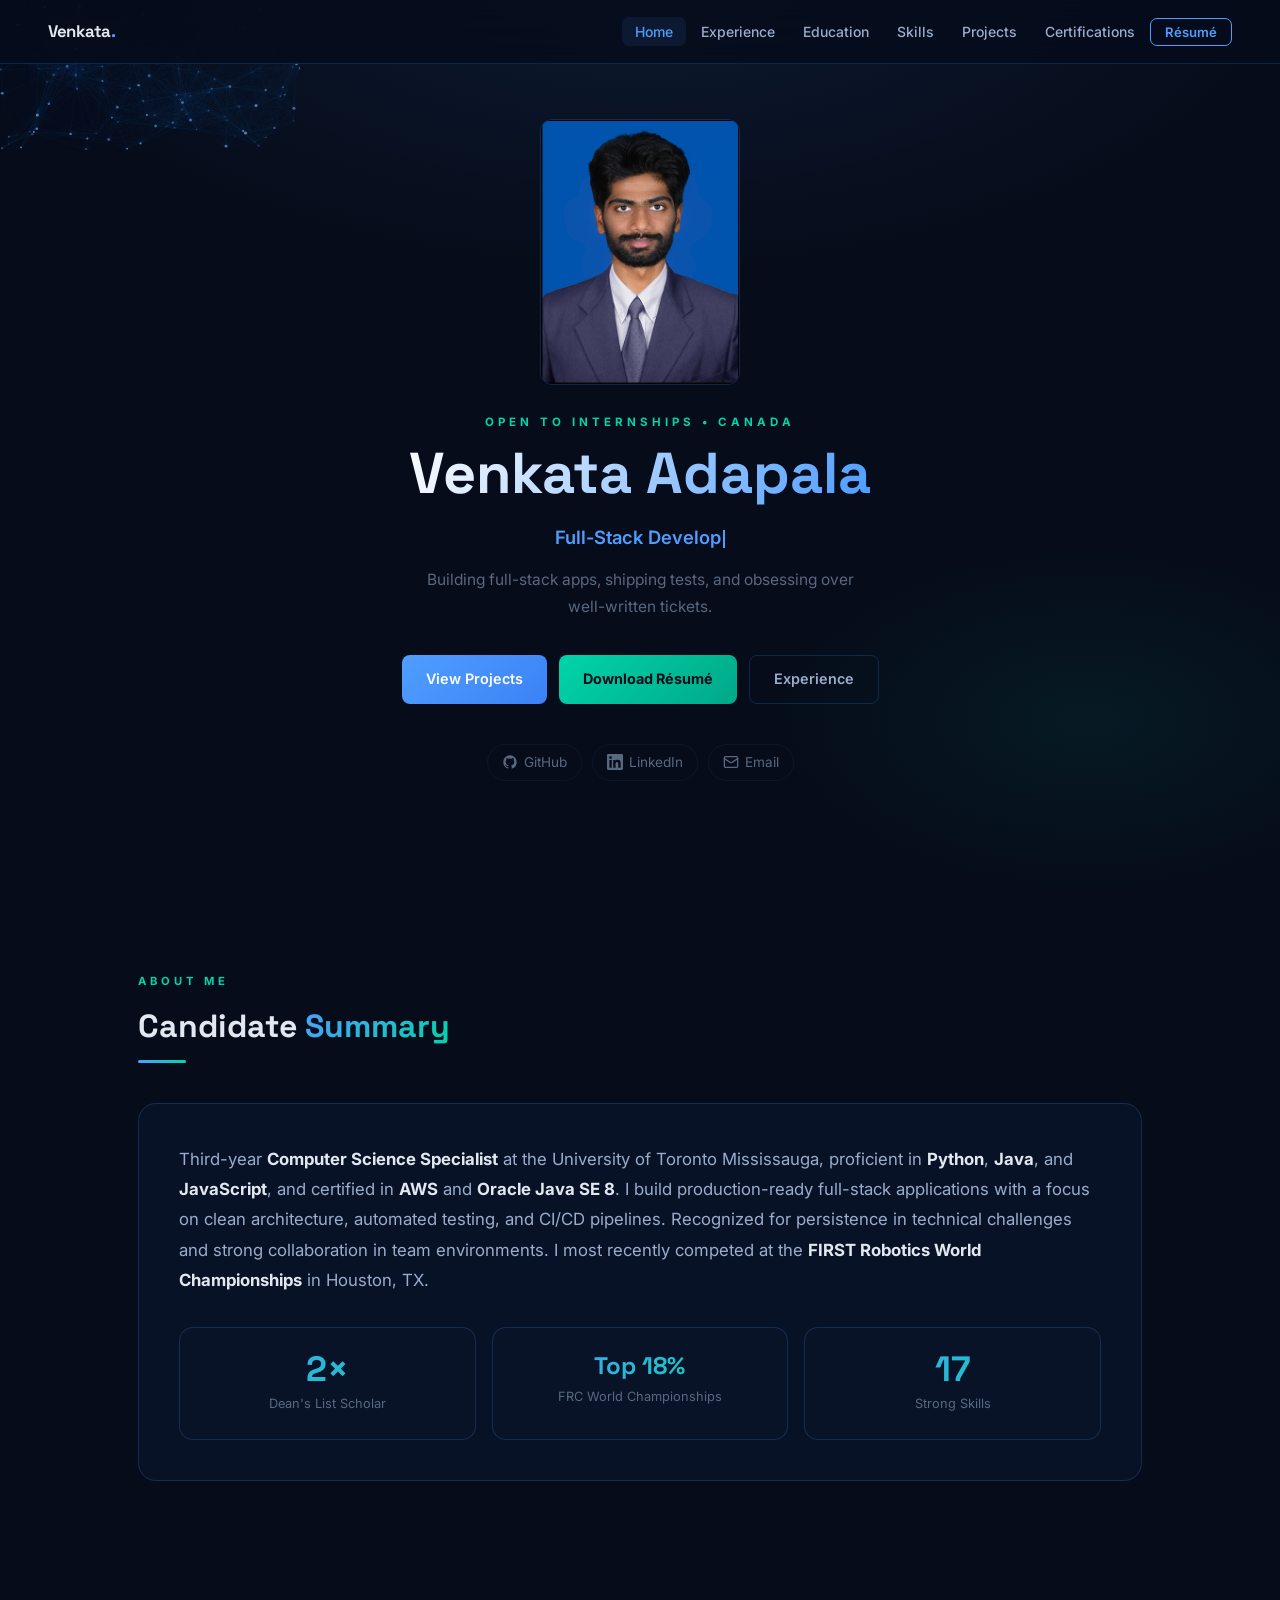
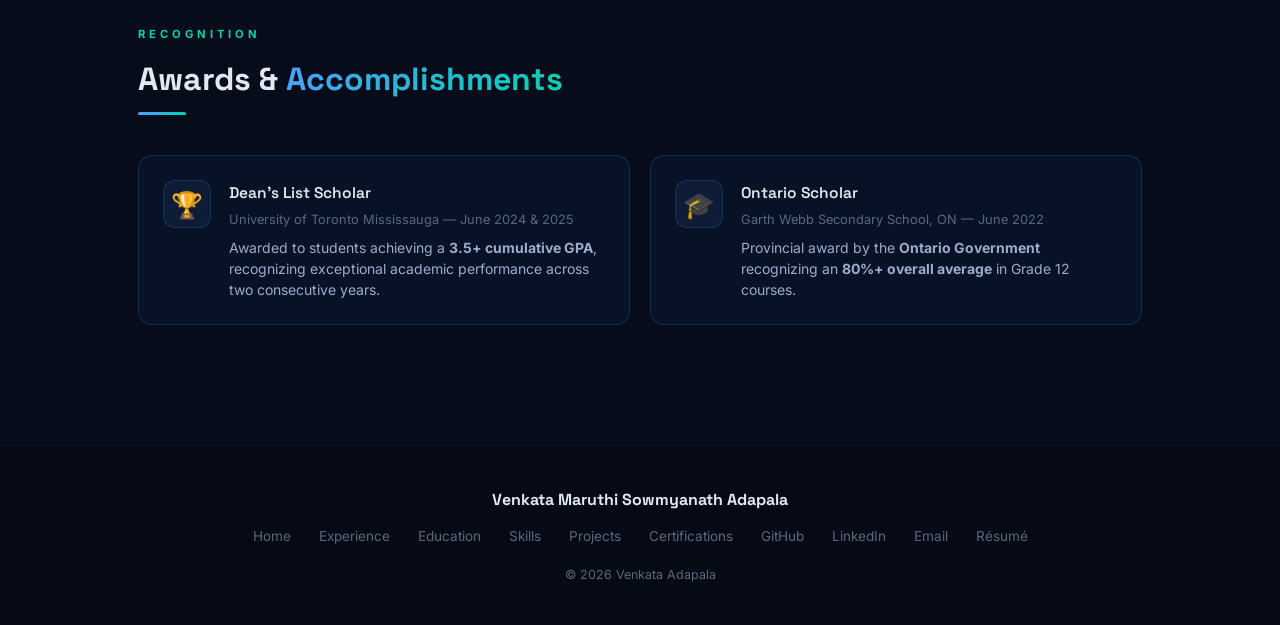
==== commit 053d43ae: "fix: restore inline text flow in flex bullet lists - display: flex on <li> and .programme-detail-row" ====
--- a/index.html
+++ b/index.html
@@ -3,312 +3,164 @@
   <head>
     <meta charset="utf-8" />
     <meta name="viewport" content="width=device-width, initial-scale=1" />
-    <title>Venkata Maruthi Sowmyanath Adapala | Portfolio</title>
+    <title>Venkata Adapala | Portfolio</title>
     <link rel="stylesheet" href="style.css" />
   </head>
+  <body>
 
-  <body>
-    <div class="container">
-      <aside class="sidebar">
-        <div class="profile">
-          <h1 class="name">Venkata Maruthi Sowmyanath Adapala</h1>
-          <p class="role">Open to Software and Web Development Internships</p>
-          <img
-            src="assets/images/Headshot.jpg"
-            width="210"
-            alt="My profile photo"
-          />
+    <!-- ── NAVBAR ── -->
+    <nav class="navbar">
+      <a class="nav-logo" href="index.html">Venkata<em>.</em></a>
+      <ul class="nav-links" id="navLinks">
+        <li><a href="index.html" class="active">Home</a></li>
+        <li><a href="experience.html">Experience</a></li>
+        <li><a href="education.html">Education</a></li>
+        <li><a href="skills.html">Skills</a></li>
+        <li><a href="projects.html">Projects</a></li>
+        <li><a href="certifications.html">Certifications</a></li>
+        <li><a href="assets/Resume.pdf" class="nav-resume" target="_blank" rel="noopener">R&eacute;sum&eacute;</a></li>
+      </ul>
+      <button class="hamburger" id="hamburger" aria-label="Toggle navigation">
+        <span></span><span></span><span></span>
+      </button>
+    </nav>
+
+    <!-- ── HERO ── -->
+    <section class="hero">
+      <canvas id="star-canvas"></canvas>
+      <div class="hero-bg"></div>
+
+      <div class="hero-content">
+        <img
+          src="assets/images/Headshot.jpg"
+          alt="Venkata Adapala"
+          class="hero-photo"
+        />
+
+        <p class="hero-eyebrow">Open to Internships &bull; Canada</p>
+
+        <h1 class="hero-name">Venkata Adapala</h1>
+
+        <p class="hero-tagline">
+          <span class="typed-text" id="typed"></span><span class="cursor"></span>
+        </p>
+
+        <p class="hero-desc">
+          Building full-stack apps, shipping tests, and obsessing over well-written tickets.
+        </p>
+
+        <div class="hero-actions">
+          <a href="projects.html" class="btn btn-primary">View Projects</a>
+          <a href="assets/Resume.pdf" target="_blank" rel="noopener" class="btn btn-teal">Download R&eacute;sum&eacute;</a>
+          <a href="experience.html" class="btn btn-ghost">Experience</a>
         </div>
 
-        <nav class="links">
-          <a href="#summary">Summary</a>
-          <a href="#education">Education</a>
-          <a href="#skills">Skills</a>
-          <a href="#experience">Experience</a>
-          <a href="#certifications">Certifications & Projects</a>
-          <a href="#awards">Awards & Accomplishments</a>
-        </nav>
+        <div class="hero-socials">
+          <a href="https://github.com/AvianSilk" target="_blank" rel="noopener" class="social-pill">
+            <svg width="16" height="16" viewBox="0 0 24 24" fill="currentColor" aria-hidden="true"><path d="M12 2C6.48 2 2 6.58 2 12.21c0 4.5 2.87 8.32 6.84 9.67.5.09.68-.22.68-.49 0-.24-.01-.87-.01-1.71-2.78.62-3.37-1.37-3.37-1.37-.45-1.17-1.1-1.48-1.1-1.48-.9-.63.07-.62.07-.62 1 .07 1.52 1.05 1.52 1.05.88 1.54 2.31 1.1 2.87.84.09-.65.35-1.1.63-1.35-2.22-.26-4.56-1.14-4.56-5.06 0-1.12.39-2.03 1.03-2.75-.1-.26-.45-1.3.1-2.71 0 0 .84-.27 2.75 1.05A9.38 9.38 0 0 1 12 6.84a9.3 9.3 0 0 1 2.5.34c1.91-1.32 2.75-1.05 2.75-1.05.55 1.41.2 2.45.1 2.71.64.72 1.03 1.63 1.03 2.75 0 3.93-2.34 4.8-4.57 5.05.36.32.68.94.68 1.9 0 1.37-.01 2.47-.01 2.81 0 .27.18.59.69.49A10.22 10.22 0 0 0 22 12.21C22 6.58 17.52 2 12 2z"/></svg>
+            GitHub
+          </a>
+          <a href="https://www.linkedin.com/in/venkata-adapala/" target="_blank" rel="noopener" class="social-pill">
+            <svg width="16" height="16" viewBox="0 0 24 24" fill="currentColor" aria-hidden="true"><path d="M20.45 20.45h-3.55v-5.57c0-1.33-.03-3.04-1.85-3.04-1.86 0-2.14 1.45-2.14 2.95v5.66H9.36V9h3.41v1.56h.05c.47-.9 1.63-1.85 3.36-1.85 3.59 0 4.26 2.36 4.26 5.43v6.31zM5.34 7.43a2.06 2.06 0 1 1 0-4.12 2.06 2.06 0 0 1 0 4.12zm1.78 13.02H3.56V9h3.56v11.45zM22.23 0H1.77C.79 0 0 .77 0 1.72v20.56C0 23.23.79 24 1.77 24h20.46c.98 0 1.77-.77 1.77-1.72V1.72C24 .77 23.21 0 22.23 0z"/></svg>
+            LinkedIn
+          </a>
+          <a href="mailto:avmsowmyanath8@gmail.com" class="social-pill">
+            <svg width="16" height="16" viewBox="0 0 24 24" fill="none" stroke="currentColor" stroke-width="2" stroke-linecap="round" stroke-linejoin="round" aria-hidden="true"><rect x="2" y="4" width="20" height="16" rx="2"/><path d="m22 7-8.97 5.7a1.94 1.94 0 0 1-2.06 0L2 7"/></svg>
+            Email
+          </a>
+        </div>
+      </div>
+    </section>
 
-        <div class="resume-links">
-          <h3>Résumé</h3>
-          <a href="assets/Resume_R-0000168720.pdf" target="_blank" rel="noopener">View PDF</a>
+    <!-- ── SUMMARY ── -->
+    <section class="section reveal">
+      <p class="section-eyebrow">About Me</p>
+      <h2 class="section-title">Candidate <em>Summary</em></h2>
+      <div class="section-rule"></div>
+
+      <div class="summary-card glass-card">
+        <p>
+          Third-year <strong>Computer Science Specialist</strong> at the University of Toronto
+          Mississauga, proficient in <strong>Python</strong>, <strong>Java</strong>, and
+          <strong>JavaScript</strong>, and certified in <strong>AWS</strong> and
+          <strong>Oracle Java SE 8</strong>. I build production-ready full-stack applications
+          with a focus on clean architecture, automated testing, and CI/CD pipelines.
+          Recognized for persistence in technical challenges and strong collaboration in
+          team environments. I most recently competed at the
+          <strong>FIRST Robotics World Championships</strong> in Houston, TX.
+        </p>
+
+        <div class="stats-grid" style="margin-top:2rem">
+          <div class="stat-card reveal reveal-delay-1">
+            <span class="stat-number">2&times;</span>
+            <span class="stat-label">Dean's List Scholar</span>
+          </div>
+          <div class="stat-card reveal reveal-delay-2">
+            <span class="stat-number" style="font-size:1.5rem;line-height:1.3">Top 18%</span>
+            <span class="stat-label">FRC World Championships</span>
+          </div>
+          <div class="stat-card reveal reveal-delay-2">
+            <span class="stat-number">17</span>
+            <span class="stat-label">Strong Skills</span>
+          </div>
+          <!-- <div class="stat-card reveal reveal-delay-3">
+            <span class="stat-number">27</span>
+            <span class="stat-label">REST Endpoints Built</span>
+          </div> -->
+        </div>
+      </div>
+    </section>
+
+    <!-- ── AWARDS ── -->
+    <section class="section reveal">
+      <p class="section-eyebrow">Recognition</p>
+      <h2 class="section-title">Awards &amp; <em>Accomplishments</em></h2>
+      <div class="section-rule"></div>
+
+      <div class="awards-grid">
+        <div class="award-card reveal reveal-delay-1">
+          <div class="award-icon">&#127942;</div>
+          <div>
+            <div class="award-title">Dean's List Scholar</div>
+            <div class="award-meta">University of Toronto Mississauga &mdash; June 2024 &amp; 2025</div>
+            <div class="award-desc">
+              Awarded to students achieving a <strong>3.5+ cumulative GPA</strong>,
+              recognizing exceptional academic performance across two consecutive years.
+            </div>
+          </div>
         </div>
 
-        <div class="contact">
-          <h3>Contact</h3>
-          (+1) 365-888-6606
-          <a href="mailto:avmsowmyanath8@gmail.com">Email</a>
-          <a href="https://github.com/AvianSilk" target="_blank" rel="noopener"
-            >GitHub</a
-          >
-          <a href="https://www.linkedin.com/in/venkata-adapala/">LinkedIn</a>
-        </div>
-
-        <footer class="sidebar-foot">© <span id="year"></span> Venkata</footer>
-      </aside>
-
-      <main class="main">
-        <header class="topbar">
-          <button id="menuToggle" class="menu-btn" aria-label="Toggle menu">
-            ☰
-          </button>
-        </header>
-
-        <section id="summary" class="card">
-          <h2>CANDIDATE SUMMARY</h2>
-          <p>
-            Third year Computer Science Specialist proficient in Python, Java
-            and JavaScript and certified in AWS. Recognized for persistence in
-            coding challenges and strong collaboration within team environments.
-          </p>
-        </section>
-
-        <section id="education" class="card">
-          <h2>EDUCATION</h2>
-          <div class="edu-item">
-            <h3>Honours Bachelors of Science (H.Bsc.), Computer Science</h3>
-            <p class="muted">
-              University of Toronto Mississauga | September 2023 &ndash; Present
-            </p>
-            <p>
-              Expected graduation with <i>UTM Co-op Internship Program</i>:
-              <b>May 2028</b>
-            </p>
-            <p>
-              Relevant Courses: Software Engineering, Data Structures and
-              Analysis, Web Development, Databases
-            </p>
-          </div>
-        </section>
-
-        <section id="skills" class="card">
-          <h2>SKILLS</h2>
-          <div class="skills-grid">
-            <div>
-              <h4>Programming Languages / Databases</h4>
-              <ul>
-                <li>Java</li>
-                <li>Python</li>
-                <li>JavaScript</li>
-                <li>TypeScript</li>
-                <li>C</li>
-                <li>RiSC</li>
-                <li>HTML</li>
-                <li>SQLite</li>
-                <li>PostgreSQL</li>
-              </ul>
-            </div>
-
-            <div>
-              <h4>Frameworks / Tools</h4>
-              <ul>
-                <li>Claude</li>
-                <li>JavaFX</li>
-                <li>Node.js</li>
-                <li>Next.js</li>
-                <li>React</li>
-                <li>Flask</li>
-                <li>Docker</li>
-                <li>AWS</li>
-                <li>Git</li>
-                <li>GitHub Actions</li>
-                <li>MiPS</li>
-              </ul>
+        <div class="award-card reveal reveal-delay-2">
+          <div class="award-icon">&#127891;</div>
+          <div>
+            <div class="award-title">Ontario Scholar</div>
+            <div class="award-meta">Garth Webb Secondary School, ON &mdash; June 2022</div>
+            <div class="award-desc">
+              Provincial award by the <strong>Ontario Government</strong> recognizing
+              an <strong>80%+ overall average</strong> in Grade 12 courses.
             </div>
           </div>
-        </section>
+        </div>
+      </div>
+    </section>
 
-        <section id="experience" class="card">
-          <h2>EXPERIENCE</h2>
-          <div class="exp-item">
-            <h3>
-              FIRST Robotics Competition (FRC), Programming Sub-team –
-              <a href="https://www.team5409.ca/" target="_blank" rel="noopener"
-                >Team 5409</a
-              >
-            </h3>
-            <p class="muted">
-              Garth Webb Secondary School, Oakville, ON — September 2022 &ndash;
-              April 2023
-            </p>
-            <ul>
-              <li>
-                Wrote sophisticated <b>Java</b> code that controls various
-                aspects of a robot (Limelight cameras, solenoids, Roborios,
-                etc.)
-              </li>
-              <li>
-                Worked with seven other developers and was guided by mentors
-                with decades of experience
-              </li>
-              <li>
-                Qualified for and competed against the top 18% of teams
-                worldwide at the <b>World Championships</b> of FRC in
-                <b>Houston, TX</b>.
-              </li>
-            </ul>
-          </div>
-        </section>
-
-        <section id="certifications" class="card">
-          <h2>PROJECTS &amp; CERTIFICATIONS</h2>
-
-          <div class="exp-item">
-            <h3>
-              <a
-                href="https://github.com/AvianSilk/Radio-Calico"
-                target="_blank"
-                rel="noopener"
-                >Radio Calico</a
-              >
-            </h3>
-            <p class="muted">Personal Project — April 2026 &ndash; Present</p>
-            <ul>
-              <li>
-                Designed and built a <b>full-stack web app</b> that streams a
-                live HLS audio broadcast with real-time now-playing metadata,
-                album art, song history, and a per-user like/dislike rating
-                system.
-              </li>
-              <li>
-                Multi-stage Docker build separating dev, production API, and
-                nginx images; vanilla JS frontend with HLS.js lazy-loaded on
-                first interaction for near-instant initial page load.
-              </li>
-              <li>
-                Self-hosted WOFF2 fonts, .webp image fallbacks, and timestamp
-                cache-busting on album art fetches for page-speed optimization.
-              </li>
-              <li>
-                Jest test suite covering backend API routes (via pg-mem
-                in-memory Postgres) and frontend DOM behavior (jsdom + fake
-                timers), with GitHub Actions CI running tests and a 4-stage
-                security scan (npm audit, Trivy, Semgrep, Gitleaks) on every
-                push.
-              </li>
-              <li>
-                <b>Claude</b> was used as the primary development partner across
-                every stage of the project, including initial architecture
-                prototyping, Express routing, PostgreSQL schema design, nginx
-                configuration, frontend performance optimization, the full Jest
-                test suite, multi-stage Docker and Compose setup, GitHub Actions
-                CI/CD, and project documentation.
-              </li>
-            </ul>
-          </div>
-
-          <div class="exp-item">
-            <h3>
-              <a
-                href="https://github.com/AvianSilk/SmartSyllabus"
-                target="_blank"
-                rel="noopener"
-                >SmartSyllabus</a
-              >
-            </h3>
-            <p class="muted">
-              University of Toronto, Mississauga — January 2026 &ndash; Present
-            </p>
-            <ul>
-              <li>
-                Worked with five other developers to build a
-                <b>full-stack web app</b> for university students using
-                <b>React 18</b>, <b>Flask</b>, and <b>SQLite</b>. Features
-                include course grade tracking, an interactive calendar with
-                <code>.ics</code> export, a workload notification system, and a
-                Pomodoro focus timer.
-              </li>
-              <li>
-                Used <b>Gemini 2.5 Flash</b> to parse uploaded PDF syllabi and
-                extract assessments, weights, deadlines, and lecture schedules,
-                which are stored in SQLite and reflected in the calendar
-                automatically.
-              </li>
-              <li>
-                Built a REST API with 27 endpoints for authentication, course
-                management, calendar, and dashboard features, secured with
-                <b>JWT</b> access/refresh tokens, <i>SHA-256</i> password
-                hashing, and <i>SMTP</i>-based password reset.
-              </li>
-              <li>
-                Used <i>React Context</i> for auth state and protected
-                client-side routing; built reusable components with a CSS custom
-                property design system, <b>FullCalendar</b>, and
-                <b>Chart.js</b> for grade progression graphs.
-              </li>
-            </ul>
-          </div>
-
-          <div class="exp-item">
-            <h3>
-              <a
-                href="https://www.credly.com/badges/1d6ad7a2-d130-4144-a106-b67f6eaf83ff/public_url"
-                target="_blank"
-                rel="noopener"
-                >AWS Certified Cloud Practitioner</a
-              >
-            </h3>
-            <p class="muted">January 2026</p>
-            <ul>
-              <li>
-                Certified by the multinational technology company <b>Amazon</b>,
-                this certificate recognizes my knowledge of the core services,
-                security, pricing, and basic architecture of Amazon Web Services
-                (AWS).
-              </li>
-            </ul>
-          </div>
-
-          <div class="exp-item">
-            <h3>
-              <a
-                href="https://catalog-education.oracle.com/pls/certview/sharebadge?id=3DC06C202E5893F1482C2C084CE3075642F5B4B09B7A5D0A1B946CA68EA220D0"
-                target="_blank"
-                rel="noopener"
-                >Oracle Certified Associate, Java SE 8 Programmer</a
-              >
-            </h3>
-            <p class="muted">July 2025</p>
-            <ul>
-              <li>
-                Certified by the multinational corporation <b>Oracle</b>, this
-                certificate recognizes my knowledge of object-oriented concepts,
-                the Java programming language and general knowledge of Java
-                platforms and technologies.
-              </li>
-            </ul>
-          </div>
-        </section>
-
-        <section id="awards" class="card">
-          <h2>AWARDS &amp; ACCOMPLISHMENTS</h2>
-          <div class="exp-item">
-            <h3>Dean’s List Scholar</h3>
-            <p class="muted">
-              University of Toronto Mississauga, Mississauga, ON — June 2024
-              &amp; 2025
-            </p>
-            <ul>
-              <li>
-                Award recognizing exceptional academic achievement in courses
-                (given to students with a 3.5+ cGPA).
-              </li>
-            </ul>
-          </div>
-          <div class="exp-item">
-            <h3>Ontario Scholar</h3>
-            <p class="muted">Garth Webb Secondary School, ON - June 2022</p>
-            <ul>
-              <li>
-                Award presented by the
-                <b>Ontario Provincial Government</b> recognizing commendable
-                academic achievement (given to students with a 80%+ average).
-              </li>
-            </ul>
-          </div>
-        </section>
-      </main>
-    </div>
+    <!-- ── FOOTER ── -->
+    <footer class="site-footer">
+      <div class="footer-name">Venkata Maruthi Sowmyanath Adapala</div>
+      <div class="footer-links">
+        <a href="index.html">Home</a>
+        <a href="experience.html">Experience</a>
+        <a href="education.html">Education</a>
+        <a href="skills.html">Skills</a>
+        <a href="projects.html">Projects</a>
+        <a href="certifications.html">Certifications</a>
+        <a href="https://github.com/AvianSilk" target="_blank" rel="noopener">GitHub</a>
+        <a href="https://www.linkedin.com/in/venkata-adapala/" target="_blank" rel="noopener">LinkedIn</a>
+        <a href="mailto:avmsowmyanath8@gmail.com">Email</a>
+        <a href="assets/Resume.pdf" target="_blank" rel="noopener">R&eacute;sum&eacute;</a>
+      </div>
+      <div class="footer-copy">&copy; <span id="year"></span> Venkata Adapala</div>
+    </footer>
 
     <script src="script.js"></script>
   </body>
--- a/style.css
+++ b/style.css
@@ -602,14 +602,13 @@
 }
 .feature-list { list-style: none; display: grid; gap: 0.65rem; margin-bottom: 1.5rem; }
 .feature-list li {
-  display: flex;
-  gap: 9px;
-  align-items: flex-start;
+  position: relative;
+  padding-left: 1.25rem;
   font-size: 0.9rem;
   color: var(--text-dim);
   line-height: 1.55;
 }
-.feature-list li::before { content:'▸'; color:var(--teal); flex-shrink:0; margin-top:2px; }
+.feature-list li::before { content:'▸'; color:var(--teal); position:absolute; left:0; top:0.175em; }
 .feature-list li strong { color: var(--text); }
 
 /* Project metrics bar */
@@ -750,14 +749,13 @@
 }
 .timeline-list { list-style: none; display: grid; gap: 0.6rem; }
 .timeline-list li {
-  display: flex;
-  gap: 9px;
-  align-items: flex-start;
+  position: relative;
+  padding-left: 1.25rem;
   font-size: 0.9rem;
   color: var(--text-dim);
   line-height: 1.55;
 }
-.timeline-list li::before { content:'▸'; color:var(--accent); flex-shrink:0; margin-top:2px; }
+.timeline-list li::before { content:'▸'; color:var(--accent); position:absolute; left:0; top:0.175em; }
 .timeline-list li strong { color: var(--text); }
 .timeline-badge {
   display: inline-flex;
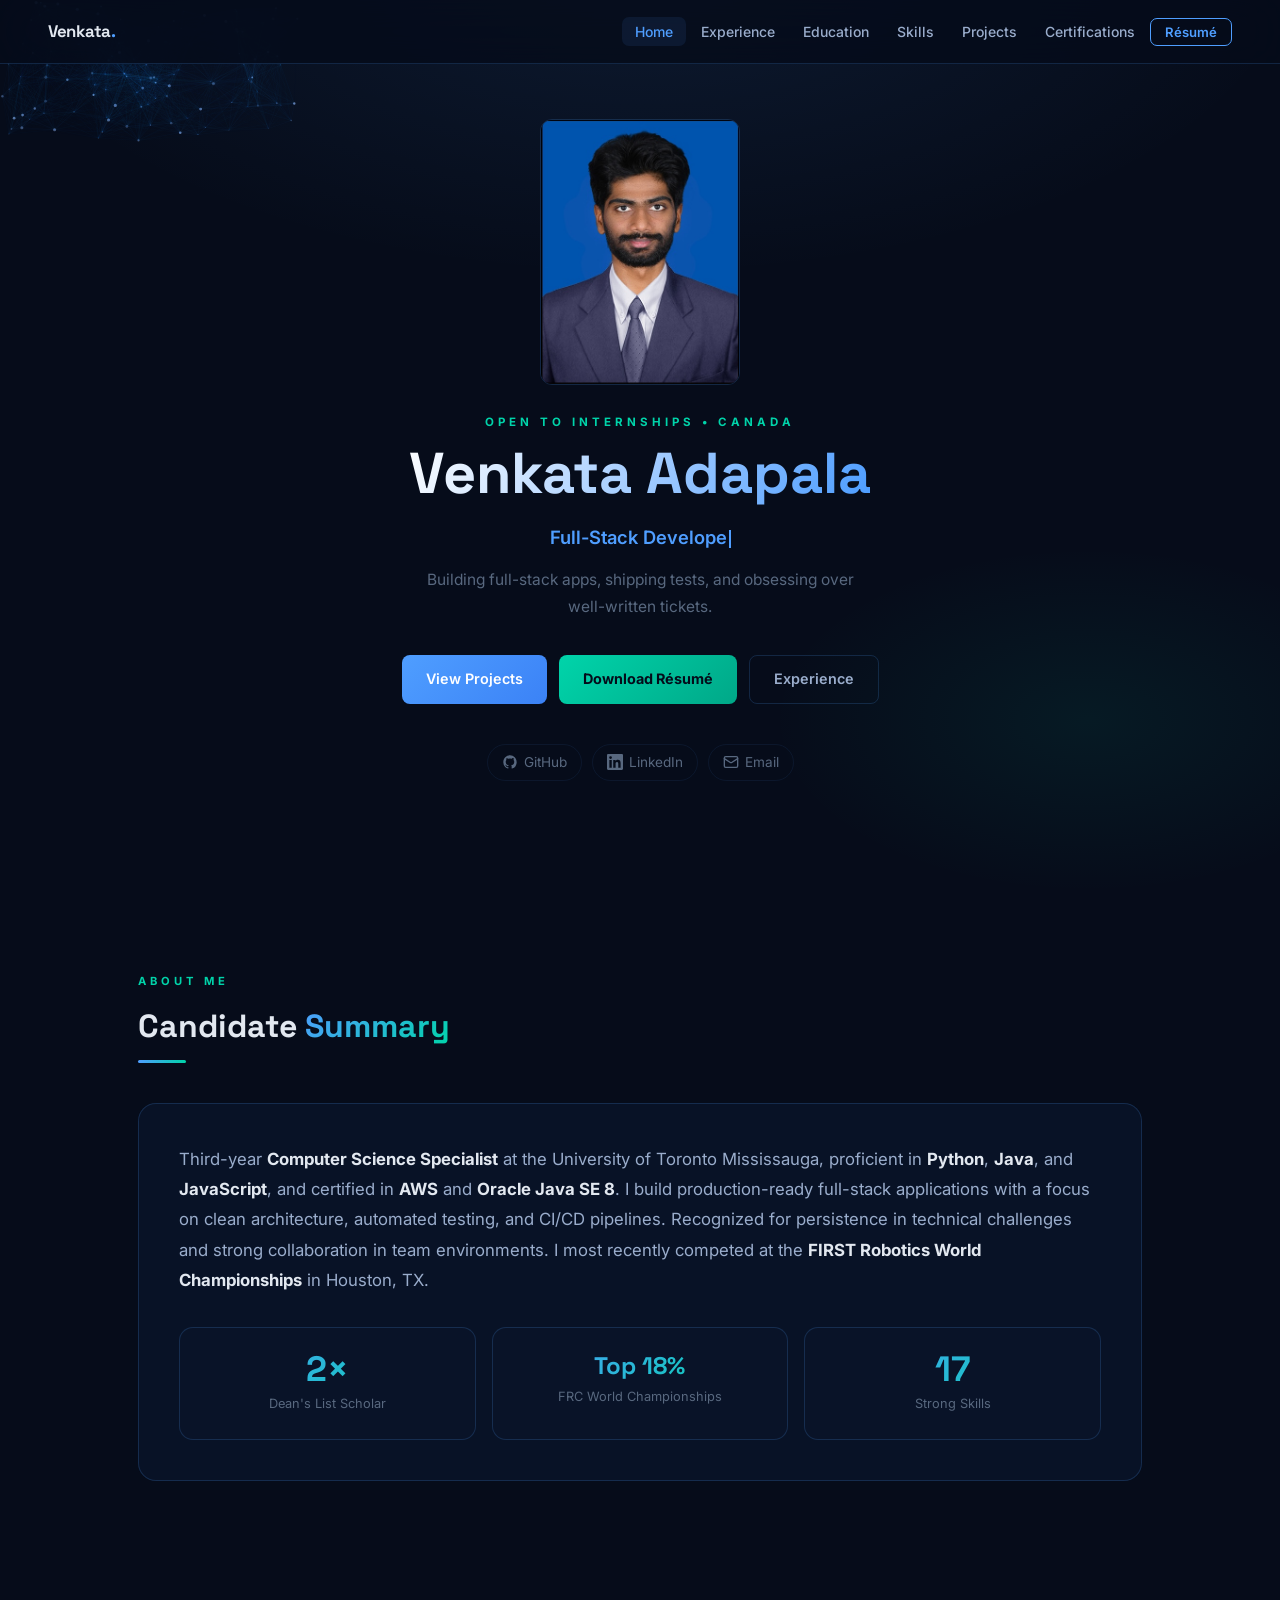
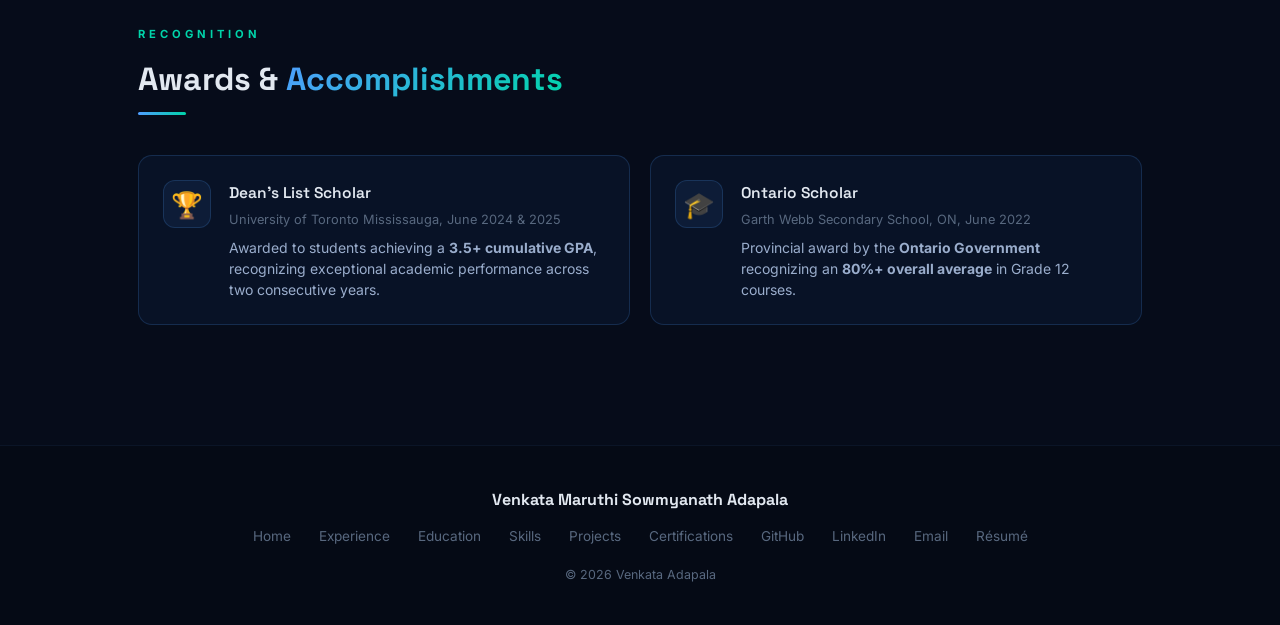
==== commit 724afcb6: "fix: replace all em dashes with context-appropriate punctuation - Removed every `&mdash;` across all" ====
--- a/index.html
+++ b/index.html
@@ -122,7 +122,7 @@
           <div class="award-icon">&#127942;</div>
           <div>
             <div class="award-title">Dean's List Scholar</div>
-            <div class="award-meta">University of Toronto Mississauga &mdash; June 2024 &amp; 2025</div>
+            <div class="award-meta">University of Toronto Mississauga, June 2024 &amp; 2025</div>
             <div class="award-desc">
               Awarded to students achieving a <strong>3.5+ cumulative GPA</strong>,
               recognizing exceptional academic performance across two consecutive years.
@@ -134,7 +134,7 @@
           <div class="award-icon">&#127891;</div>
           <div>
             <div class="award-title">Ontario Scholar</div>
-            <div class="award-meta">Garth Webb Secondary School, ON &mdash; June 2022</div>
+            <div class="award-meta">Garth Webb Secondary School, ON, June 2022</div>
             <div class="award-desc">
               Provincial award by the <strong>Ontario Government</strong> recognizing
               an <strong>80%+ overall average</strong> in Grade 12 courses.
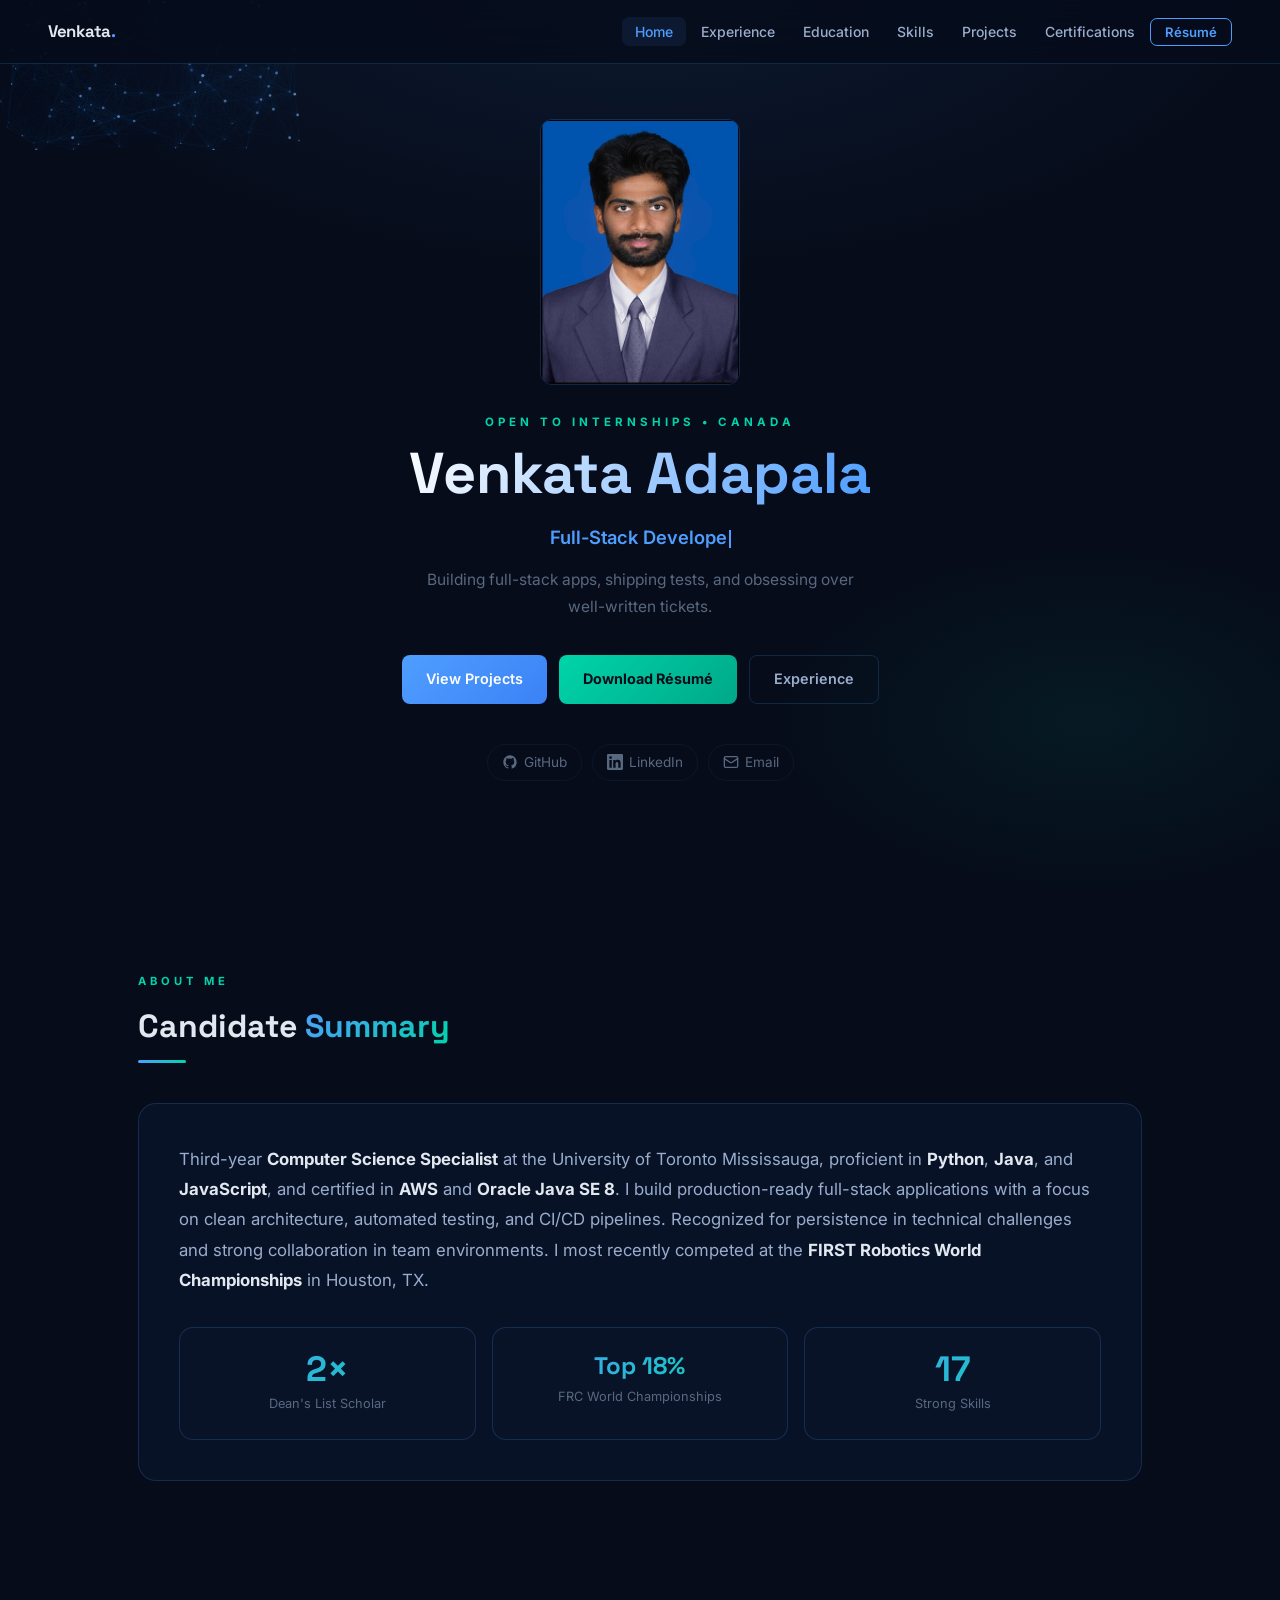
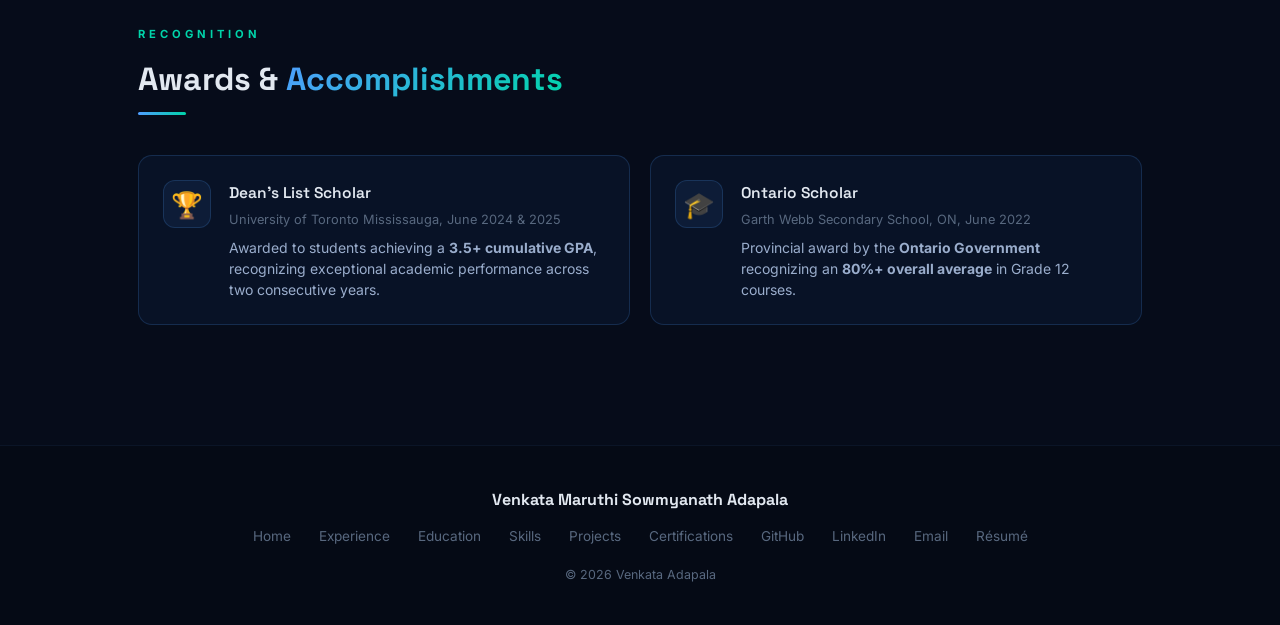
==== commit 760e776c: "Merge branch 'main' into improve-website-ui" ====
--- a/index.html
+++ b/index.html
@@ -18,7 +18,7 @@
         <li><a href="skills.html">Skills</a></li>
         <li><a href="projects.html">Projects</a></li>
         <li><a href="certifications.html">Certifications</a></li>
-        <li><a href="assets/Resume.pdf" class="nav-resume" target="_blank" rel="noopener">R&eacute;sum&eacute;</a></li>
+        <li><a href="assets/Resume_R-0000168720.pdf" class="nav-resume" target="_blank" rel="noopener">R&eacute;sum&eacute;</a></li>
       </ul>
       <button class="hamburger" id="hamburger" aria-label="Toggle navigation">
         <span></span><span></span><span></span>
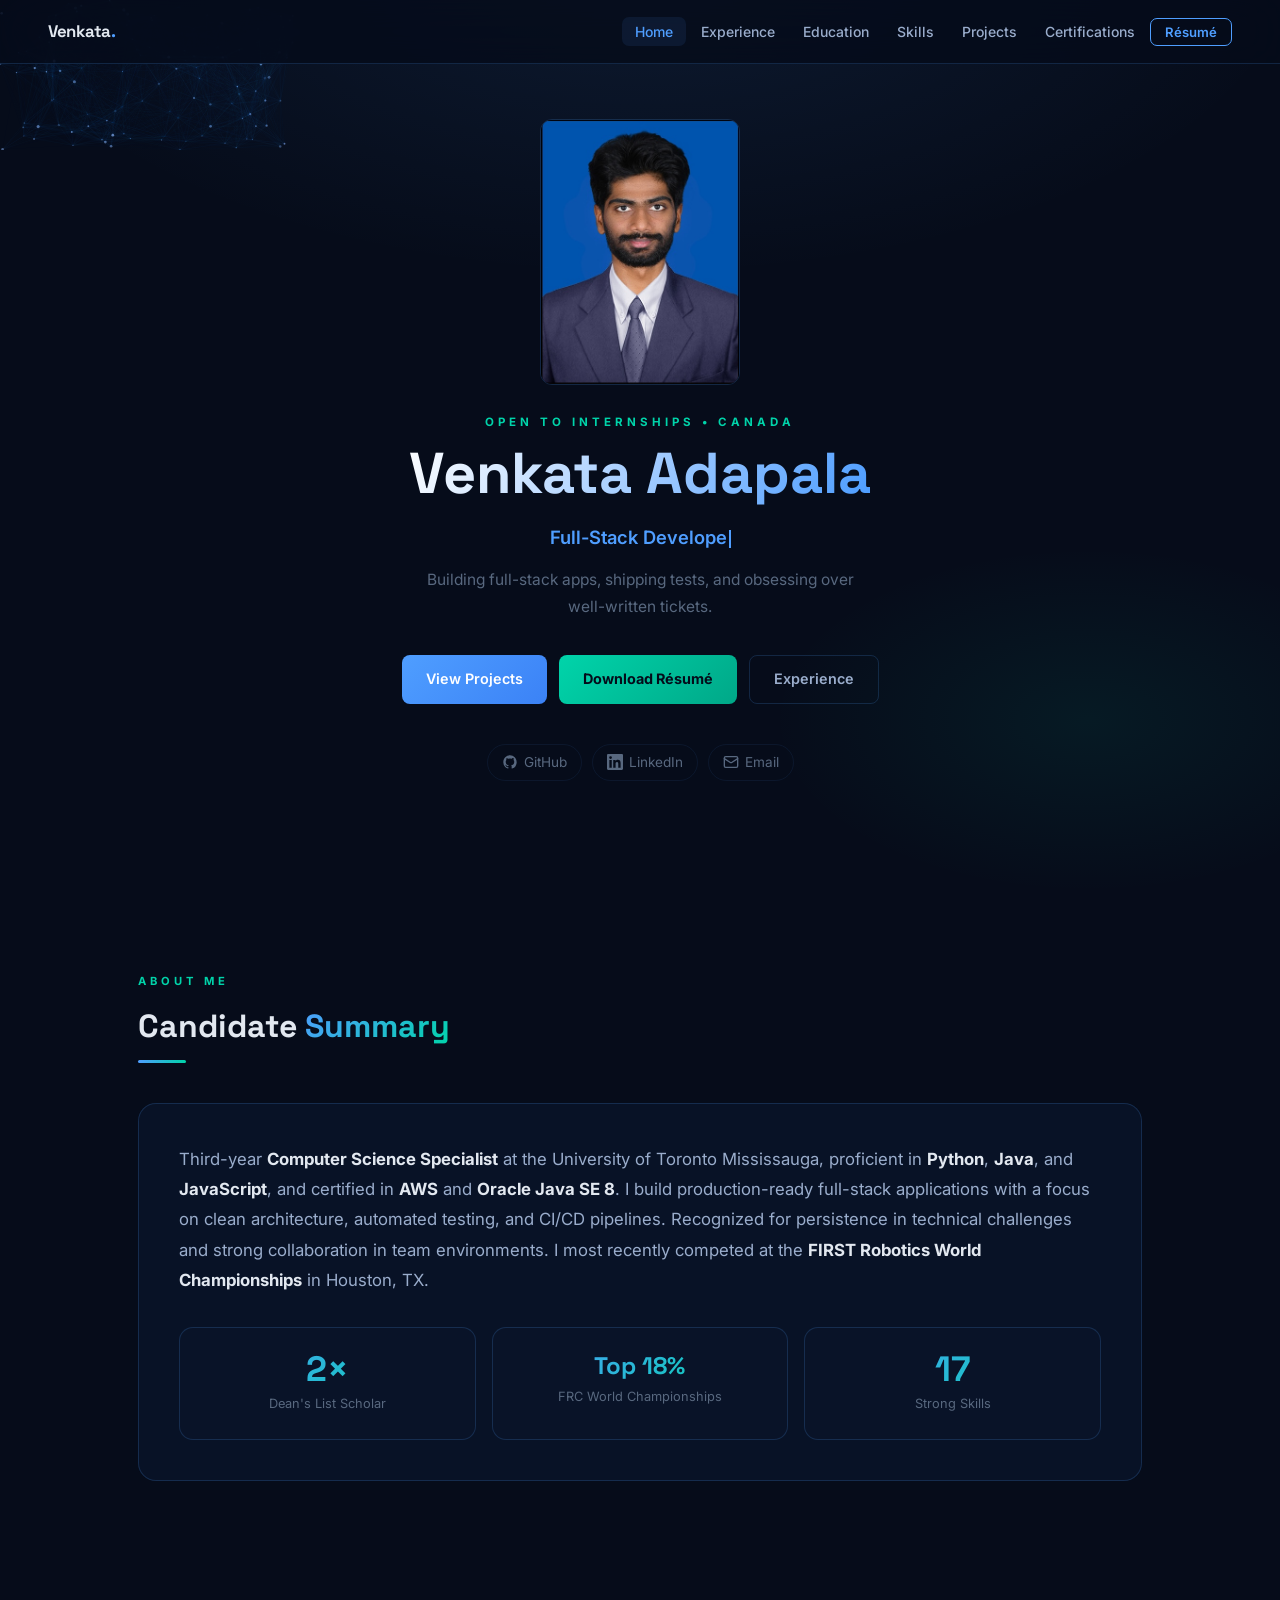
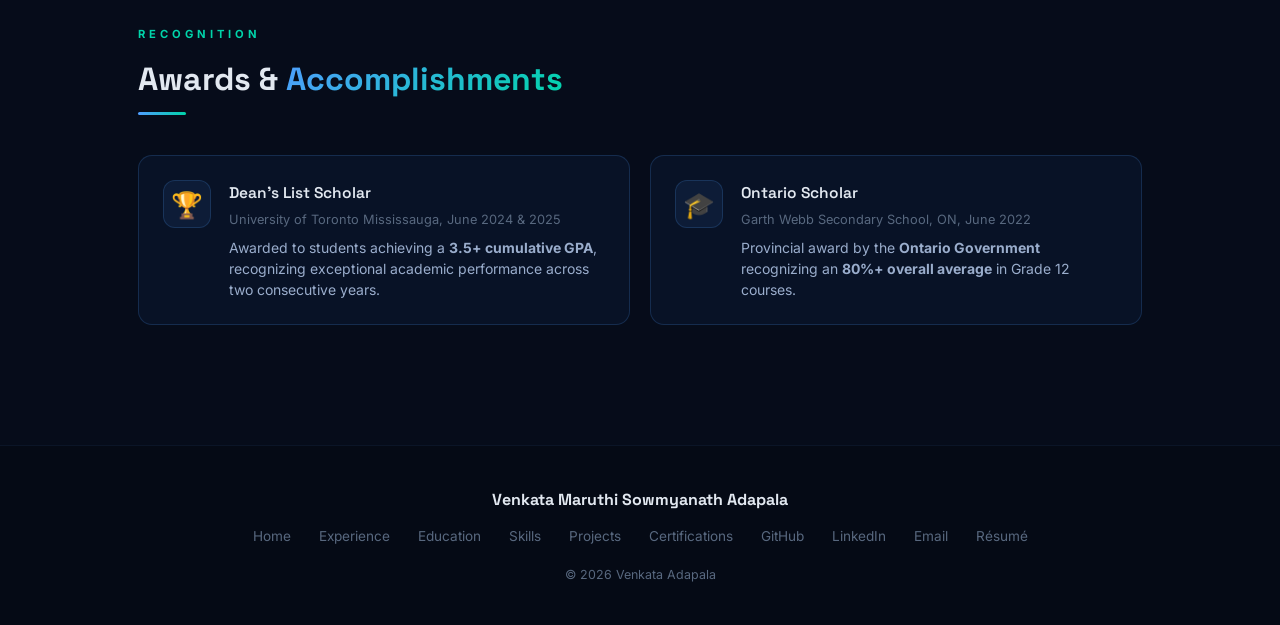
==== commit e53b5c95: "fix: ensure that the resume links link to the updated resume" ====
--- a/index.html
+++ b/index.html
@@ -51,7 +51,7 @@
 
         <div class="hero-actions">
           <a href="projects.html" class="btn btn-primary">View Projects</a>
-          <a href="assets/Resume.pdf" target="_blank" rel="noopener" class="btn btn-teal">Download R&eacute;sum&eacute;</a>
+          <a href="assets/Resume_R-0000168720.pdf" target="_blank" rel="noopener" class="btn btn-teal">Download R&eacute;sum&eacute;</a>
           <a href="experience.html" class="btn btn-ghost">Experience</a>
         </div>
 
@@ -157,7 +157,7 @@
         <a href="https://github.com/AvianSilk" target="_blank" rel="noopener">GitHub</a>
         <a href="https://www.linkedin.com/in/venkata-adapala/" target="_blank" rel="noopener">LinkedIn</a>
         <a href="mailto:avmsowmyanath8@gmail.com">Email</a>
-        <a href="assets/Resume.pdf" target="_blank" rel="noopener">R&eacute;sum&eacute;</a>
+        <a href="assets/Resume_R-0000168720.pdf" target="_blank" rel="noopener">R&eacute;sum&eacute;</a>
       </div>
       <div class="footer-copy">&copy; <span id="year"></span> Venkata Adapala</div>
     </footer>
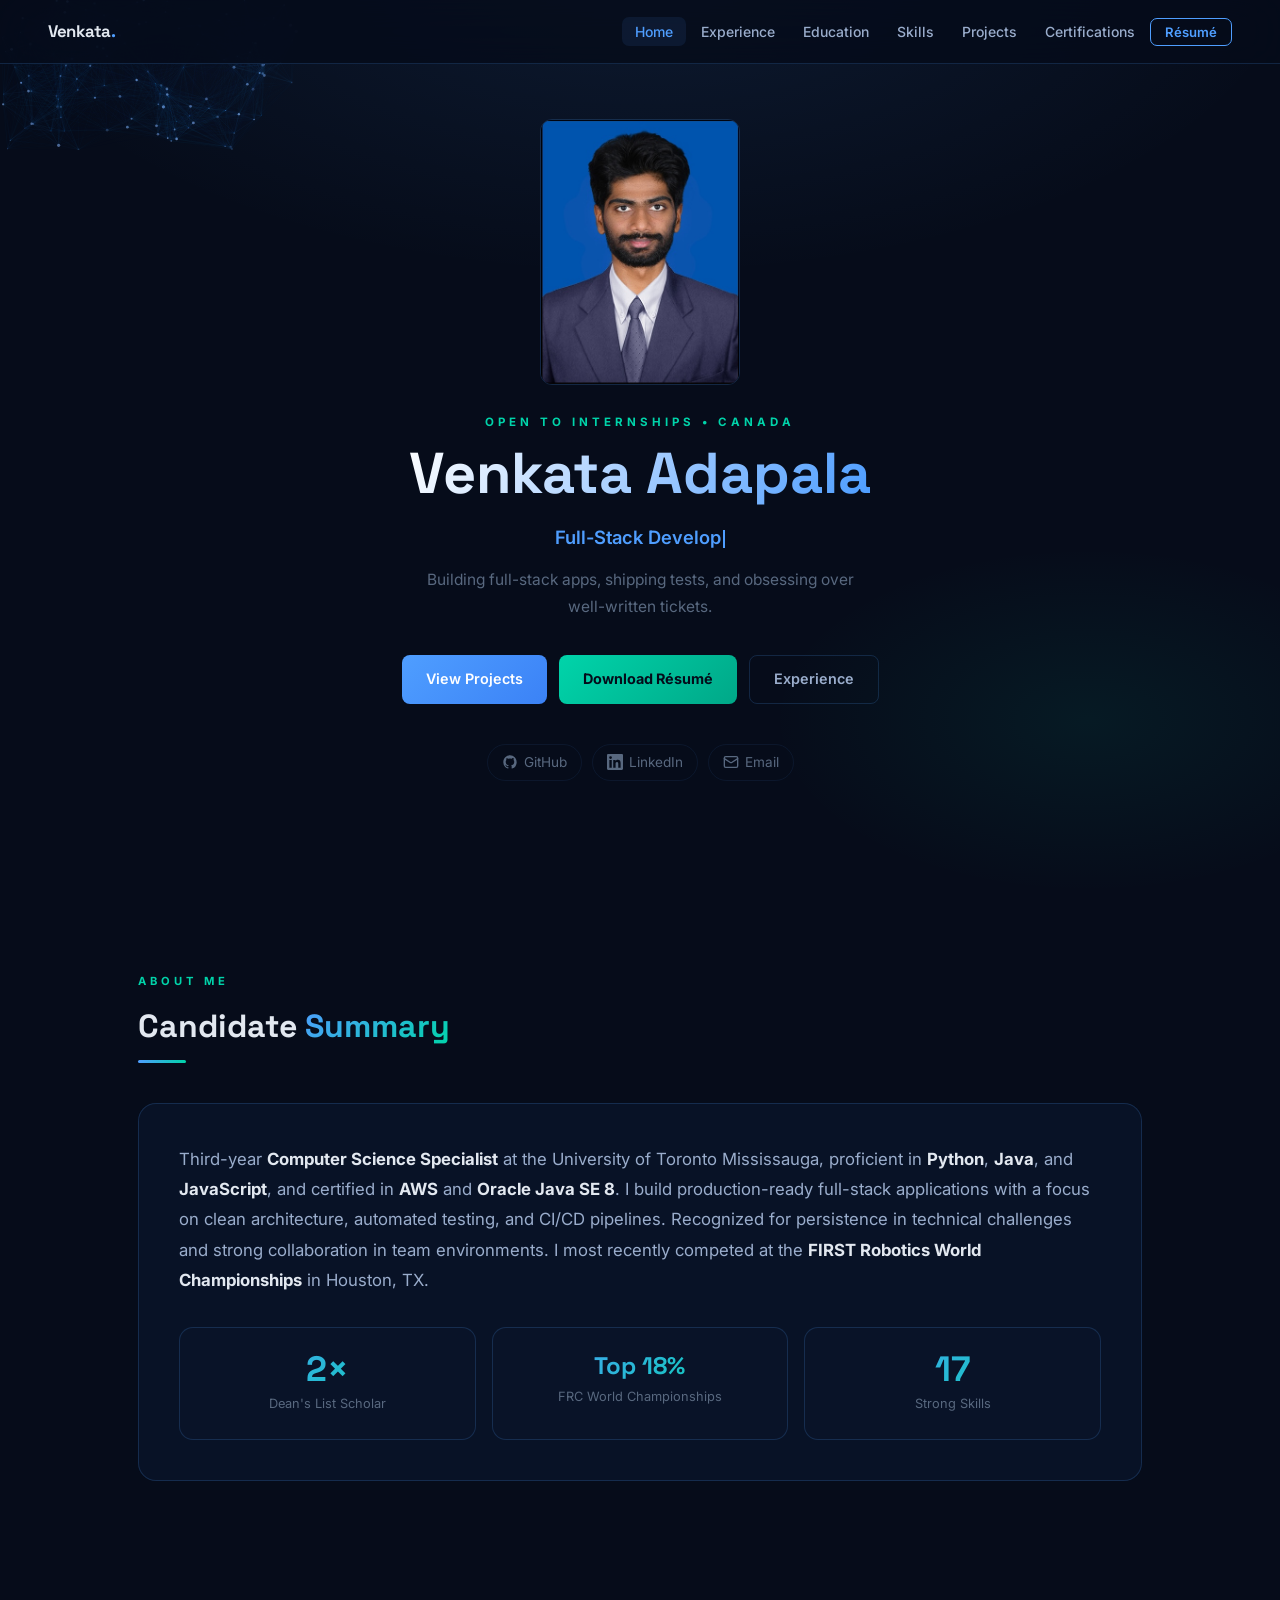
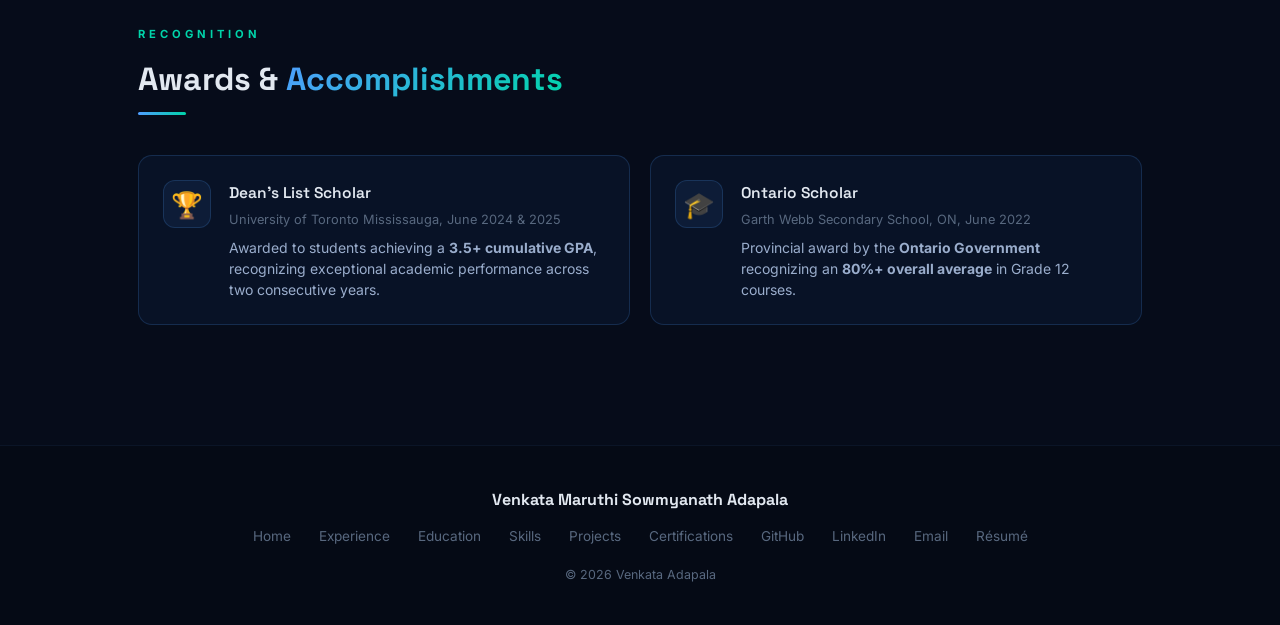
==== commit 78c1830a: "Uploaded the updated resume and fixed the hyperlinks that directed to it" ====
--- a/index.html
+++ b/index.html
@@ -18,7 +18,7 @@
         <li><a href="skills.html">Skills</a></li>
         <li><a href="projects.html">Projects</a></li>
         <li><a href="certifications.html">Certifications</a></li>
-        <li><a href="assets/Resume_R-0000168720.pdf" class="nav-resume" target="_blank" rel="noopener">R&eacute;sum&eacute;</a></li>
+        <li><a href="assets/Resume.pdf" class="nav-resume" target="_blank" rel="noopener">R&eacute;sum&eacute;</a></li>
       </ul>
       <button class="hamburger" id="hamburger" aria-label="Toggle navigation">
         <span></span><span></span><span></span>
@@ -51,7 +51,7 @@
 
         <div class="hero-actions">
           <a href="projects.html" class="btn btn-primary">View Projects</a>
-          <a href="assets/Resume_R-0000168720.pdf" target="_blank" rel="noopener" class="btn btn-teal">Download R&eacute;sum&eacute;</a>
+          <a href="assets/Resume.pdf" target="_blank" rel="noopener" class="btn btn-teal">Download R&eacute;sum&eacute;</a>
           <a href="experience.html" class="btn btn-ghost">Experience</a>
         </div>
 
@@ -157,7 +157,7 @@
         <a href="https://github.com/AvianSilk" target="_blank" rel="noopener">GitHub</a>
         <a href="https://www.linkedin.com/in/venkata-adapala/" target="_blank" rel="noopener">LinkedIn</a>
         <a href="mailto:avmsowmyanath8@gmail.com">Email</a>
-        <a href="assets/Resume_R-0000168720.pdf" target="_blank" rel="noopener">R&eacute;sum&eacute;</a>
+        <a href="assets/Resume.pdf" target="_blank" rel="noopener">R&eacute;sum&eacute;</a>
       </div>
       <div class="footer-copy">&copy; <span id="year"></span> Venkata Adapala</div>
     </footer>
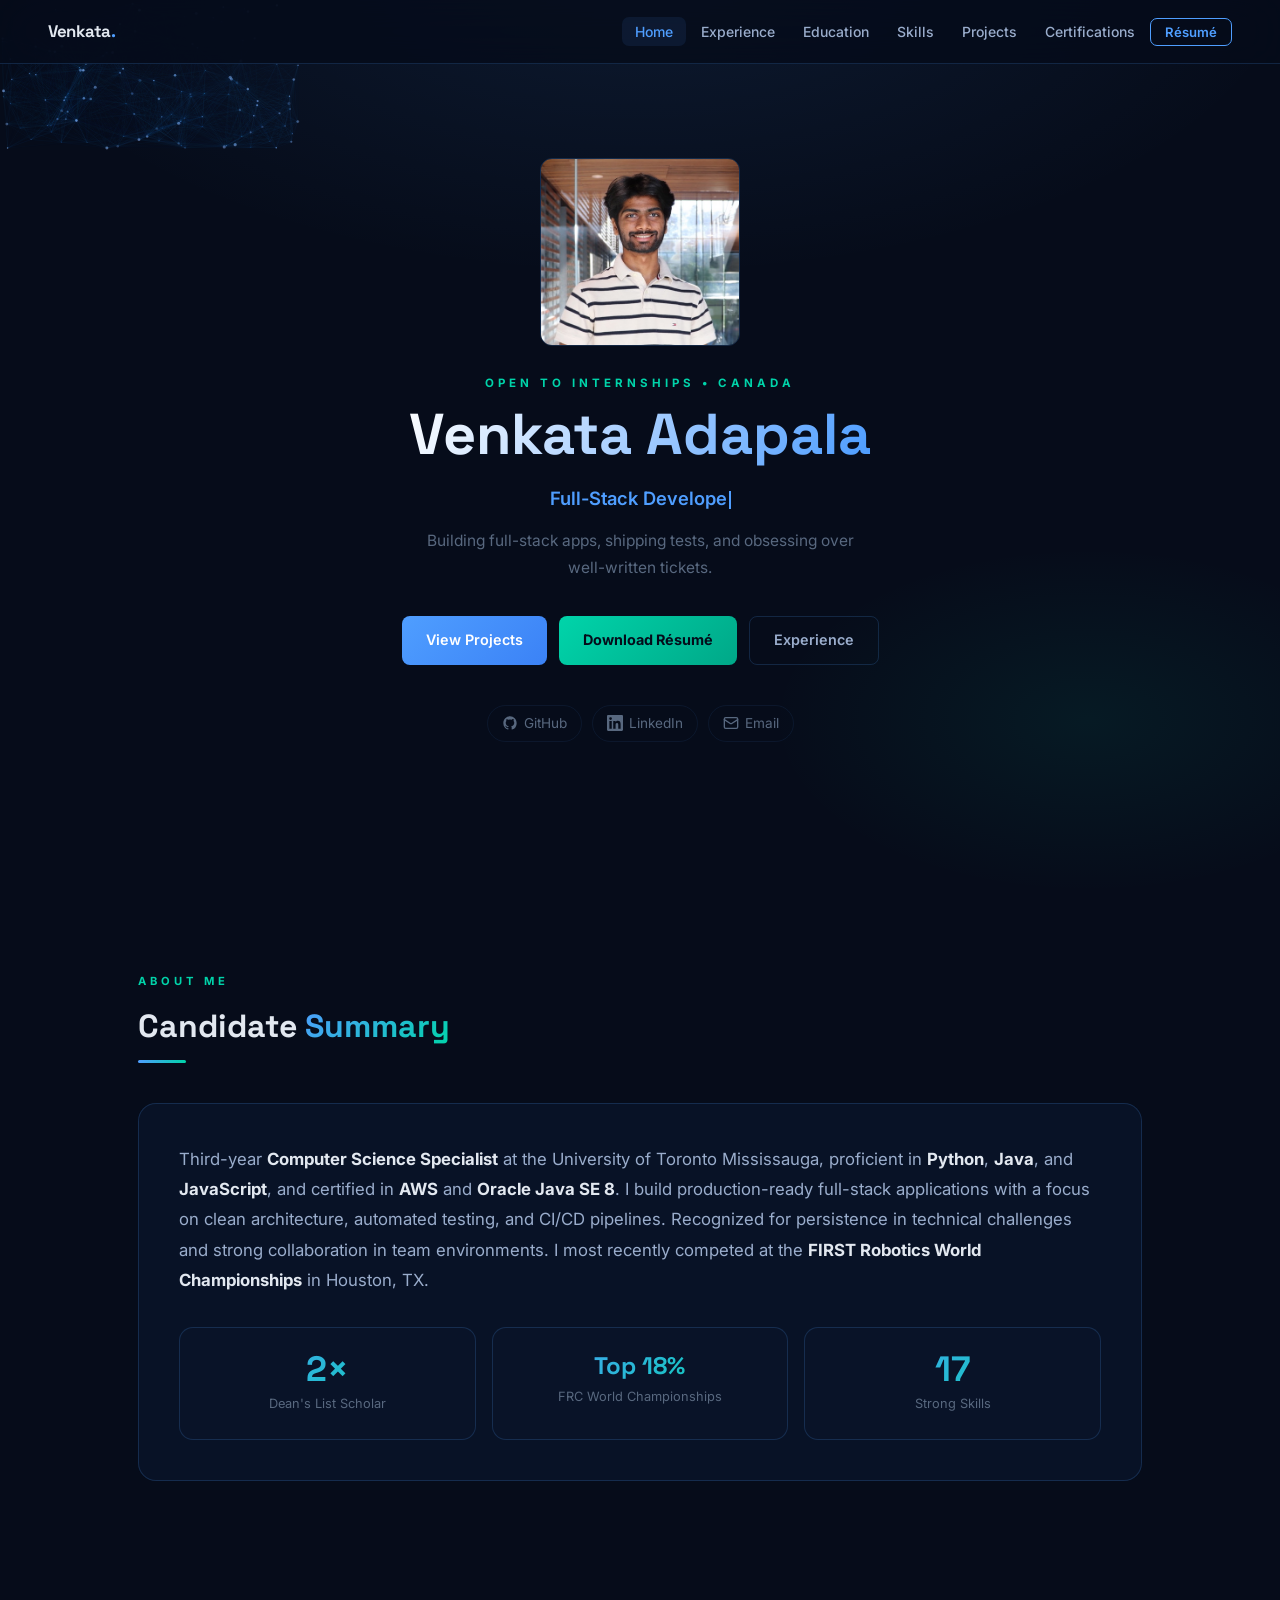
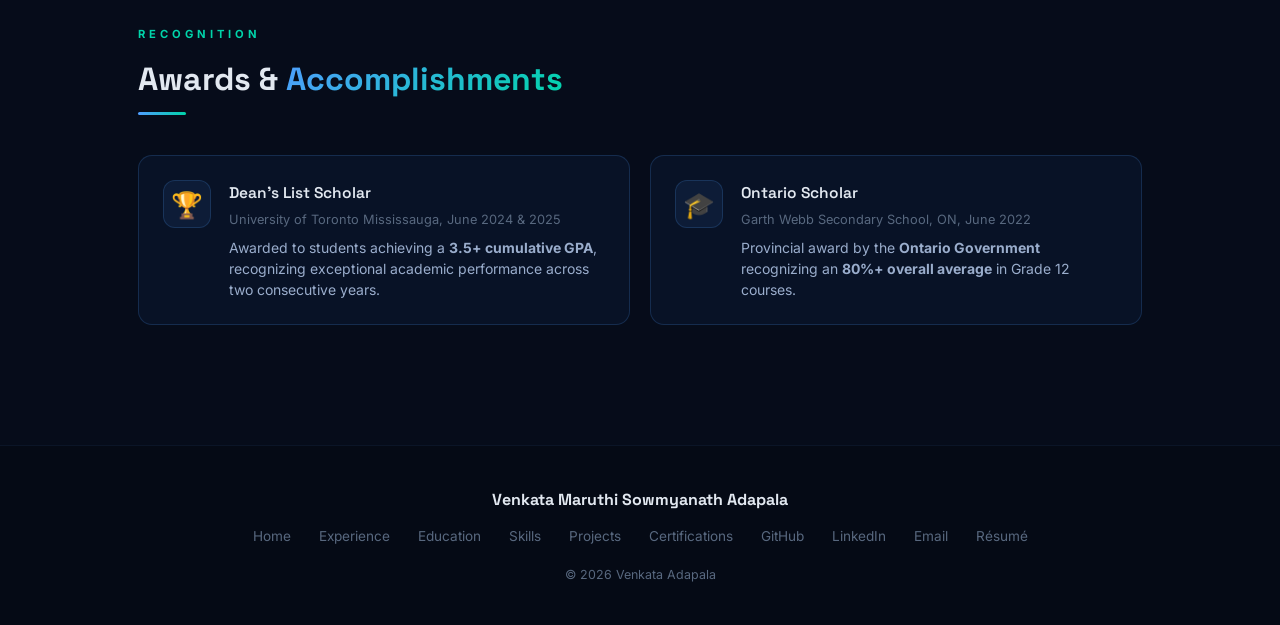
==== commit 41627d8b: "Updated Headshot" ====
--- a/index.html
+++ b/index.html
@@ -32,7 +32,7 @@
 
       <div class="hero-content">
         <img
-          src="assets/images/Headshot.jpg"
+          src="assets/images/Headshot.jpeg"
           alt="Venkata Adapala"
           class="hero-photo"
         />
